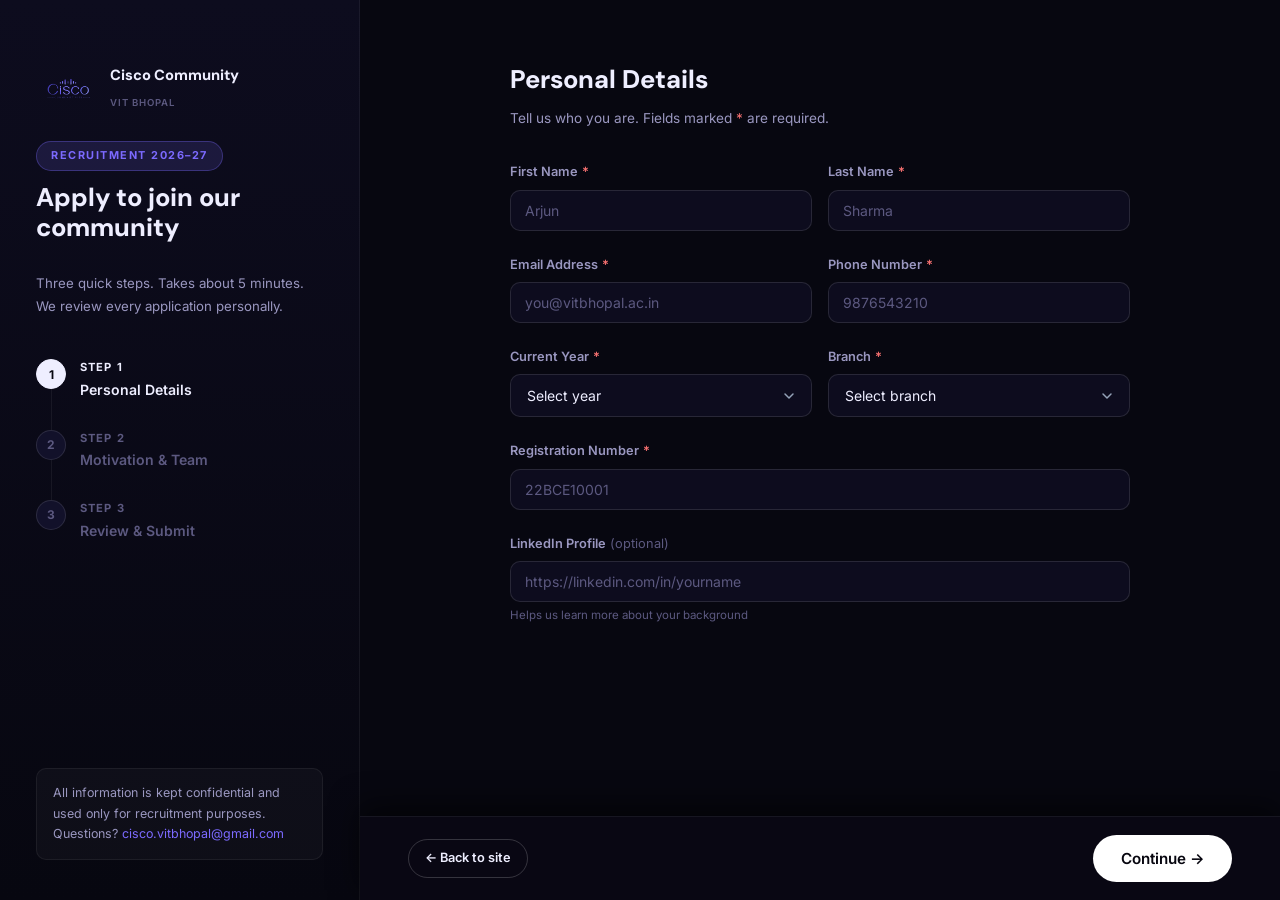
==== apply.html @ 044852a4 "initial commit" ====
<!DOCTYPE html>
<html lang="en" data-theme="dark">
<head>
  <meta charset="UTF-8"/>
  <meta name="viewport" content="width=device-width, initial-scale=1.0"/>
  <meta name="description" content="Apply to Cisco Community VIT Bhopal — Recruitment 2026–27"/>
  <title>Apply — Cisco Community VIT Bhopal</title>
  <link rel="icon" type="image/png" href="logo.png"/>
  <link rel="stylesheet" href="style.css"/>
  <style>
    /* ── Apply-page specific styles ── */
    .apply-page {
      min-height: 100vh;
      display: grid;
      grid-template-columns: 360px 1fr;
    }

    /* Left sidebar — fixed height, non-scrollable */
    .apply-sidebar {
      background: linear-gradient(180deg, var(--bg-1) 0%, var(--bg-0) 100%);
      border-right: 1px solid var(--border-1);
      padding: 48px 36px 40px;
      display: flex;
      flex-direction: column;
      gap: 28px;
      position: sticky;
      top: 0;
      height: 100vh;
      overflow: hidden;   /* ← non-scrollable */
    }

    .sidebar-logo {
      display: flex;
      align-items: center;
      gap: 10px;
      padding-top: 16px;
    }
    .sidebar-logo img { height: 36px; }
    .sidebar-logo-name { font-family:'DM Sans',sans-serif; font-weight:800; font-size:0.92rem; color:var(--text-1); display:block; }
    .sidebar-logo-sub  { font-size:0.6rem; font-weight:600; color:var(--text-3); letter-spacing:0.1em; text-transform:uppercase; }

    .sidebar-title {
      font-family:'DM Sans',sans-serif;
      font-size:1.6rem;
      font-weight:800;
      color:var(--text-1);
      line-height:1.2;
    }
    .sidebar-desc {
      font-size:0.83rem;
      color:var(--text-2);
      line-height:1.7;
    }

    /* Steps indicator in sidebar */
    .step-nav { display:flex; flex-direction:column; gap:0; }
    .step-nav-item {
      display:flex;
      align-items:flex-start;
      gap:14px;
      padding:14px 0;
      position:relative;
      cursor:pointer;
    }
    .step-nav-item::after {
      content:'';
      position:absolute;
      left:15px; top:44px;
      width:1px; height:calc(100% - 20px);
      background:var(--border-1);
    }
    .step-nav-item:last-child::after { display:none; }

    .step-nav-dot {
      width:30px; height:30px;
      border-radius:50%;
      border:1px solid var(--border-2);
      background:var(--bg-2);
      display:flex; align-items:center; justify-content:center;
      flex-shrink:0;
      font-size:0.75rem;
      font-weight:700;
      color:var(--text-3);
      transition:all 0.3s ease;
      z-index:1;
    }
    .step-nav-item.active .step-nav-dot {
      background:var(--text-1);
      border-color:var(--text-1);
      color:var(--bg-0);
    }
    .step-nav-item.done .step-nav-dot {
      background:var(--accent-dim);
      border-color:rgba(124,106,255,0.4);
      color:var(--accent);
    }

    .step-nav-text {}
    .step-nav-label {
      font-size:0.7rem;
      font-weight:700;
      text-transform:uppercase;
      letter-spacing:0.1em;
      color:var(--text-3);
      margin-bottom:2px;
    }
    .step-nav-item.active .step-nav-label { color:var(--text-1); }
    .step-nav-item.done  .step-nav-label  { color:var(--accent); }
    .step-nav-name {
      font-size:0.88rem;
      font-weight:600;
      color:var(--text-3);
    }
    .step-nav-item.active .step-nav-name { color:var(--text-1); }

    .sidebar-note {
      margin-top:auto;
      padding:14px 16px;
      background:var(--surface-1);
      border:1px solid var(--border-1);
      border-radius:var(--r-md);
      font-size:0.78rem;
      color:var(--text-2);
      line-height:1.65;
    }

    /* Right content area */
    .apply-content {
      background:var(--bg-0);
      padding: 60px 64px 120px;
      display:flex;
      flex-direction:column;
      height: 100vh;
      overflow-y: auto;
      position: relative;
    }

    .apply-content-inner {
      max-width: 620px;
      width:100%;
      margin: 0 auto;
    }

    /* Form panels */
    .form-panel {
      display:none;
      flex-direction:column;
      gap:24px;
      animation:fadeInForm 0.3s ease both;
    }
    .form-panel.active { display:flex; }
    @keyframes fadeInForm {
      from { opacity:0; }
      to   { opacity:1; }
    }

    .form-panel-hd { margin-bottom:8px; }
    .form-panel-title {
      font-family:'DM Sans',sans-serif;
      font-size:1.6rem;
      font-weight:800;
      color:var(--text-1);
      margin-bottom:6px;
    }
    .form-panel-desc {
      font-size:0.85rem;
      color:var(--text-2);
      line-height:1.7;
    }

    /* Form elements */
    .form-row { display:grid; grid-template-columns:1fr 1fr; gap:16px; }

    .form-group { display:flex; flex-direction:column; gap:7px; }
    .form-group label {
      font-size:0.8rem;
      font-weight:600;
      color:var(--text-2);
      display:flex;
      align-items:center;
      gap:4px;
    }
    .req { color:#f87171; }

    .form-input, .form-select, .form-textarea {
      background:var(--bg-1);
      border:1px solid var(--border-2);
      border-radius:var(--r-md);
      color:var(--text-1);
      font-size:0.875rem;
      padding:11px 14px;
      outline:none;
      transition:border-color 0.2s, box-shadow 0.2s;
      width:100%;
    }
    .form-input:focus, .form-select:focus, .form-textarea:focus {
      border-color:var(--accent);
      box-shadow:0 0 0 3px var(--accent-dim);
    }
    .form-input::placeholder, .form-textarea::placeholder { color:var(--text-3); }
    .form-input.error, .form-select.error, .form-textarea.error {
      border-color:#f87171;
      box-shadow:0 0 0 3px rgba(248,113,113,0.12);
    }
    .form-select {
      appearance:none;
      -webkit-appearance:none;
      -moz-appearance:none;
      cursor:pointer;
      background-color:var(--bg-1);
      border:1px solid var(--border-2);
      border-radius:var(--r-md);
      color:var(--text-1);
      font-family:inherit;
      font-size:0.875rem;
      padding:12px 40px 12px 16px;
      outline:none;
      transition:all 0.2s ease;
      width:100%;
      background-image:url("data:image/svg+xml,%3Csvg xmlns='http://www.w3.org/2000/svg' width='16' height='16' viewBox='0 0 24 24' fill='none' stroke='%2394a3b8' stroke-width='2.2' stroke-linecap='round' stroke-linejoin='round'%3E%3Cpolyline points='6 9 12 15 18 9'%3E%3C/polyline%3E%3C/svg%3E");
      background-repeat:no-repeat;
      background-position:right 14px center;
      background-size:16px 16px;
    }
    .form-select:hover {
      border-color:var(--border-3);
      background-color:var(--surface-1);
    }
    .form-select:focus {
      border-color:var(--accent);
      box-shadow:0 0 0 3px var(--accent-dim);
    }
    .form-select option {
      background:#0f0c24;
      color:#f4f4f5;
      padding:12px;
    }
    .form-select option:disabled {
      color:var(--text-3);
    }
    .form-textarea { resize:vertical; min-height:100px; line-height:1.65; }

    .form-hint  { font-size:0.72rem; color:var(--text-3); margin-top:-3px; }
    .form-error { font-size:0.72rem; color:#f87171; margin-top:-3px; display:none; }
    .form-group.has-error .form-error { display:block; }

    .char-counter { font-size:0.7rem; color:var(--text-3); text-align:right; margin-top:-3px; }
    .char-counter.warn { color:var(--yellow); }
    .char-counter.over { color:#f87171; }

    /* Team chip picker */
    .chip-grid { display:flex; flex-wrap:wrap; gap:8px; }
    .team-chip {
      display:flex;
      align-items:center;
      gap:7px;
      padding:8px 14px;
      border-radius:var(--r-full);
      border:1px solid var(--border-2);
      background:var(--bg-1);
      font-size:0.8rem;
      font-weight:600;
      color:var(--text-2);
      cursor:pointer;
      transition:all 0.2s;
      user-select:none;
    }
    .team-chip:hover { border-color:var(--border-3); color:var(--text-1); }
    .team-chip.selected {
      background:var(--surface-3);
      border-color:var(--text-1);
      color:var(--text-1);
    }
    .team-chip-icon { width:16px; height:16px; }
    .team-chip-icon svg { width:16px; height:16px; stroke:currentColor; stroke-width:1.8; fill:none; }

    /* Radio options */
    .radio-stack { display:flex; flex-direction:column; gap:8px; }
    .radio-opt {
      display:flex;
      align-items:center;
      gap:12px;
      padding:12px 14px;
      background:var(--bg-1);
      border:1px solid var(--border-2);
      border-radius:var(--r-md);
      cursor:pointer;
      transition:all 0.2s;
    }
    .radio-opt:hover { border-color:var(--border-3); }
    .radio-opt.selected { border-color:var(--text-1); background:var(--surface-2); }
    .radio-opt input[type="radio"] { accent-color:var(--text-1); width:16px; height:16px; flex-shrink:0; }
    .radio-opt-body strong { display:block; font-size:0.88rem; font-weight:600; color:var(--text-1); }
    .radio-opt-body span   { font-size:0.75rem; color:var(--text-2); }

    /* Info callout */
    .callout {
      background:var(--surface-1);
      border:1px solid var(--border-1);
      border-radius:var(--r-md);
      padding:14px 16px;
      display:flex;
      gap:12px;
      align-items:flex-start;
    }
    .callout-icon { width:16px; height:16px; flex-shrink:0; margin-top:2px; color:var(--text-3); }
    .callout-icon svg { width:16px; height:16px; stroke:currentColor; stroke-width:1.8; fill:none; }
    .callout-text strong { display:block; font-size:0.82rem; font-weight:700; color:var(--text-1); margin-bottom:3px; }
    .callout-text p { font-size:0.78rem; color:var(--text-2); line-height:1.65; }

    /* Review grid */
    .review-block { margin-bottom:28px; }
    .review-block-title {
      font-size:0.68rem;
      font-weight:700;
      text-transform:uppercase;
      letter-spacing:0.12em;
      color:var(--text-3);
      padding-bottom:10px;
      border-bottom:1px solid var(--border-1);
      margin-bottom:12px;
    }
    .review-field { display:flex; flex-direction:column; gap:3px; padding:8px 0; border-bottom:1px solid rgba(255,255,255,0.03); }
    .review-field:last-child { border-bottom:none; }
    .review-field-label { font-size:0.68rem; color:var(--text-3); text-transform:uppercase; letter-spacing:0.08em; }
    .review-field-value { font-size:0.88rem; color:var(--text-1); font-weight:500; }

    /* Form navigation bar — Spans entire right section (besides sidebar) */
    .form-nav {
      position: fixed;
      bottom: 0;
      left: 360px;
      right: 0;
      background: rgba(10, 8, 20, 0.92);
      backdrop-filter: blur(16px);
      -webkit-backdrop-filter: blur(16px);
      border-top: 1px solid var(--border-1);
      padding: 18px 48px;
      display: flex;
      justify-content: space-between;
      align-items: center;
      z-index: 1000;
      box-shadow: 0 -10px 30px rgba(0, 0, 0, 0.6);
      box-sizing: border-box;
      margin: 0;
    }

    /* Success state */
    .success-state {
      display:none;
      flex-direction:column;
      align-items:center;
      text-align:center;
      gap:20px;
      padding:40px 0;
    }
    .success-state.show { display:flex; }
    .success-icon {
      width:72px; height:72px;
      border-radius:50%;
      background:rgba(74,222,128,0.1);
      border:1px solid rgba(74,222,128,0.3);
      display:flex; align-items:center; justify-content:center;
      animation:pop-in 0.5s cubic-bezier(0.175,0.885,0.32,1.275) both;
    }
    .success-icon svg { width:32px; height:32px; stroke:var(--green); stroke-width:2; fill:none; }
    @keyframes pop-in {
      from { transform:scale(0); opacity:0; }
      to   { transform:scale(1); opacity:1; }
    }

    /* Responsive apply page */
    @media (max-width:900px) {
      .apply-page { grid-template-columns:1fr; }
      .apply-sidebar { position:static; height:auto; padding:24px 20px; }
      .step-nav { flex-direction:row; overflow-x:auto; gap:0; }
      .step-nav-item { flex-direction:column; align-items:center; text-align:center; min-width:80px; padding:10px 8px; }
      .step-nav-item::after { display:none; }
      .apply-content { padding:32px 20px 100px; height:auto; min-height:100vh; }
      .form-row { grid-template-columns:1fr; }
      .form-nav { left:0; padding:14px 20px; }
    }
  </style>
</head>
<body>

<div class="apply-page">

  <!-- ─────────────────────────────────────
       LEFT SIDEBAR
  ───────────────────────────────────── -->
  <aside class="apply-sidebar">
    <a href="index.html" class="sidebar-logo">
      <img src="logo.png" alt="Cisco Community VIT Bhopal" />
      <div>
        <span class="sidebar-logo-name">Cisco Community</span>
        <span class="sidebar-logo-sub">VIT Bhopal</span>
      </div>
    </a>

    <div>
      <div class="eyebrow eyebrow-accent" style="margin-bottom:12px">Recruitment 2026–27</div>
      <div class="sidebar-title">Apply to join our community</div>
    </div>

    <p class="sidebar-desc">
      Three quick steps. Takes about 5 minutes.
      We review every application personally.
    </p>

    <nav class="step-nav" id="step-nav" aria-label="Form steps">
      <div class="step-nav-item active" data-step="1">
        <div class="step-nav-dot">1</div>
        <div class="step-nav-text">
          <div class="step-nav-label">Step 1</div>
          <div class="step-nav-name">Personal Details</div>
        </div>
      </div>
      <div class="step-nav-item" data-step="2">
        <div class="step-nav-dot">2</div>
        <div class="step-nav-text">
          <div class="step-nav-label">Step 2</div>
          <div class="step-nav-name">Motivation & Team</div>
        </div>
      </div>
      <div class="step-nav-item" data-step="3">
        <div class="step-nav-dot">3</div>
        <div class="step-nav-text">
          <div class="step-nav-label">Step 3</div>
          <div class="step-nav-name">Review & Submit</div>
        </div>
      </div>
    </nav>

    <div class="sidebar-note">
      All information is kept confidential and used only for recruitment purposes.
      Questions? <a href="mailto:cisco.vitbhopal@gmail.com" style="color:var(--accent)">cisco.vitbhopal@gmail.com</a>
    </div>
  </aside>

  <!-- ─────────────────────────────────────
       RIGHT CONTENT
  ───────────────────────────────────── -->
  <div class="apply-content">
    <div class="apply-content-inner" id="apply-inner">

      <!-- ── PANEL 1: Personal Details ── -->
      <div class="form-panel active" id="panel-1">
        <div class="form-panel-hd">
          <div class="form-panel-title">Personal Details</div>
          <p class="form-panel-desc">
            Tell us who you are. Fields marked <span class="req">*</span> are required.
          </p>
        </div>

        <div class="form-row">
          <div class="form-group">
            <label>First Name <span class="req">*</span></label>
            <input class="form-input" id="f-fname" type="text" placeholder="Arjun" autocomplete="given-name"/>
            <span class="form-error">Required</span>
          </div>
          <div class="form-group">
            <label>Last Name <span class="req">*</span></label>
            <input class="form-input" id="f-lname" type="text" placeholder="Sharma" autocomplete="family-name"/>
            <span class="form-error">Required</span>
          </div>
        </div>

        <div class="form-row">
          <div class="form-group">
            <label>Email Address <span class="req">*</span></label>
            <input class="form-input" id="f-email" type="email" placeholder="you@vitbhopal.ac.in" autocomplete="email"/>
            <span class="form-error">Enter a valid email</span>
          </div>
          <div class="form-group">
            <label>Phone Number <span class="req">*</span></label>
            <input class="form-input" id="f-phone" type="tel" placeholder="9876543210" autocomplete="tel"/>
            <span class="form-error">Enter a valid number</span>
          </div>
        </div>

        <div class="form-row">
          <div class="form-group">
            <label>Current Year <span class="req">*</span></label>
            <select class="form-select" id="f-year">
              <option value="" disabled selected>Select year</option>
              <option>1st Year</option>
              <option>2nd Year</option>
              <option>3rd Year</option>
              <option>4th Year</option>
            </select>
            <span class="form-error">Required</span>
          </div>
          <div class="form-group">
            <label>Branch <span class="req">*</span></label>
            <select class="form-select" id="f-branch">
              <option value="" disabled selected>Select branch</option>
              <option>B.Tech CSE</option>
              <option>B.Tech CSE (AI/ML)</option>
              <option>B.Tech CSE (Data Science)</option>
              <option>B.Tech ECE</option>
              <option>B.Tech EEE</option>
              <option>B.Tech Mechanical</option>
              <option>B.Tech Civil</option>
              <option>MBA</option>
              <option>Other</option>
            </select>
            <span class="form-error">Required</span>
          </div>
        </div>

        <div class="form-group">
          <label>Registration Number <span class="req">*</span></label>
          <input class="form-input" id="f-regno" type="text" placeholder="22BCE10001"/>
          <span class="form-error">Required</span>
        </div>

        <div class="form-group">
          <label>LinkedIn Profile <span style="color:var(--text-3);font-weight:400">(optional)</span></label>
          <input class="form-input" id="f-linkedin" type="url" placeholder="https://linkedin.com/in/yourname" autocomplete="url"/>
          <span class="form-hint">Helps us learn more about your background</span>
        </div>

        <div class="form-nav">
          <a href="index.html" class="btn btn-ghost btn-sm">← Back to site</a>
          <button class="btn btn-primary btn-lg" id="next-1">Continue →</button>
        </div>
      </div>

      <!-- ── PANEL 2: Motivation & Team ── -->
      <div class="form-panel" id="panel-2">
        <div class="form-panel-hd">
          <div class="form-panel-title">Motivation &amp; Team</div>
          <p class="form-panel-desc">
            Help us understand what drives you and where you want to contribute.
            There are no wrong answers—be authentic.
          </p>
        </div>

        <!-- Team preference chips -->
        <div class="form-group" id="fg-team">
          <label>Preferred Team(s) <span class="req">*</span>
            <span style="color:var(--text-3);font-weight:400;margin-left:4px">(select up to 2)</span>
          </label>
          <div class="chip-grid" id="team-chips"></div>
          <span class="form-error" id="team-chips-error">Please select at least one team</span>
        </div>

        <!-- Why join -->
        <div class="form-group" id="fg-why">
          <label>Why do you want to join Cisco Community? <span class="req">*</span></label>
          <textarea class="form-textarea" id="f-why" rows="4"
            placeholder="Tell us what excites you, what you hope to learn, and how you see yourself contributing to the community..."
            maxlength="500"></textarea>
          <div class="char-counter" id="why-ctr">0 / 500</div>
          <span class="form-error">Please write at least 50 characters</span>
        </div>

        <!-- Clarifying question -->
        <div class="callout">
          <div class="callout-icon" id="callout-icon"></div>
          <div class="callout-text">
            <strong>Clarifying Question</strong>
            <p>
              Describe a problem—on campus or in the world—that technology could meaningfully solve.
              What is it, and how would you approach it? (There is no single right answer; we want to see how you think.)
            </p>
          </div>
        </div>

        <div class="form-group" id="fg-problem">
          <label>Your Answer <span class="req">*</span></label>
          <textarea class="form-textarea" id="f-problem" rows="4"
            placeholder="Describe the problem and outline your approach to solving it..."
            maxlength="500"></textarea>
          <div class="char-counter" id="prob-ctr">0 / 500</div>
          <span class="form-error">Please write at least 30 characters</span>
        </div>

        <!-- Skills -->
        <div class="form-group" id="fg-skills">
          <label>Key Skills You Bring <span class="req">*</span></label>
          <input class="form-input" id="f-skills" type="text"
            placeholder="e.g. Python, UI/UX Design, Content Writing, Event Management"/>
          <span class="form-hint">Separate multiple skills with commas</span>
          <span class="form-error">Please list at least one skill</span>
        </div>

        <!-- Prior experience -->
        <div class="form-group">
          <label>Prior Experience <span style="color:var(--text-3);font-weight:400">(optional)</span></label>
          <textarea class="form-textarea" id="f-experience" rows="3"
            placeholder="Clubs, hackathons, internships, or personal projects you've worked on..."></textarea>
        </div>

        <!-- Availability -->
        <div class="form-group" id="fg-avail">
          <label>Weekly Availability <span class="req">*</span></label>
          <div class="radio-stack">
            <label class="radio-opt">
              <input type="radio" name="avail" value="2–4 hrs / week"/>
              <div class="radio-opt-body">
                <strong>2–4 hours / week</strong>
                <span>Light involvement — suits busy academic schedules</span>
              </div>
            </label>
            <label class="radio-opt">
              <input type="radio" name="avail" value="4–6 hrs / week"/>
              <div class="radio-opt-body">
                <strong>4–6 hours / week</strong>
                <span>Standard commitment for most teams</span>
              </div>
            </label>
            <label class="radio-opt">
              <input type="radio" name="avail" value="6–10 hrs / week"/>
              <div class="radio-opt-body">
                <strong>6–10 hours / week</strong>
                <span>High involvement — suited for leadership track</span>
              </div>
            </label>
            <label class="radio-opt">
              <input type="radio" name="avail" value="10+ hrs / week"/>
              <div class="radio-opt-body">
                <strong>10+ hours / week</strong>
                <span>Core / head-level — fully committed</span>
              </div>
            </label>
          </div>
          <span class="form-error">Please select your availability</span>
        </div>

        <!-- Referral source -->
        <div class="form-group">
          <label>How did you hear about us? <span style="color:var(--text-3);font-weight:400">(optional)</span></label>
          <select class="form-select" id="f-source">
            <option value="">Select an option</option>
            <option>Instagram / Social Media</option>
            <option>Friend or Senior</option>
            <option>Campus Notice Board</option>
            <option>College Fest / Event</option>
            <option>Faculty / Professor</option>
            <option>Other</option>
          </select>
        </div>

        <div class="form-nav">
          <button class="btn btn-ghost btn-lg" id="prev-2">← Back</button>
          <button class="btn btn-primary btn-lg" id="next-2">Review →</button>
        </div>
      </div>

      <!-- ── PANEL 3: Review & Submit ── -->
      <div class="form-panel" id="panel-3">
        <div class="form-panel-hd">
          <div class="form-panel-title">Review &amp; Submit</div>
          <p class="form-panel-desc">
            Please review your information below. You can go back to make changes before submitting.
          </p>
        </div>

        <div id="review-output"></div>

        <div class="callout" id="submit-callout">
          <div class="callout-icon" id="submit-callout-icon"></div>
          <div class="callout-text">
            <strong>Ready to submit?</strong>
            <p id="submit-callout-text">By submitting you confirm all information is accurate. We will contact you at your email with next steps.</p>
          </div>
        </div>

        <div class="form-nav">
          <button class="btn btn-ghost btn-lg" id="prev-3">← Back</button>
          <button class="btn btn-primary btn-lg" id="submit-btn">Submit Application &rarr;</button>
        </div>
      </div>

      <!-- ── SUCCESS STATE ── -->
      <div class="success-state" id="success-state">
        <div class="success-icon" id="success-icon-wrap"></div>
        <h2 style="font-family:'DM Sans',sans-serif;font-size:1.8rem;font-weight:800;color:var(--text-1)">
          Application Submitted
        </h2>
        <p style="font-size:0.9rem;color:var(--text-2);line-height:1.75;max-width:400px" id="success-msg"></p>
        <div style="display:flex;gap:12px;flex-wrap:wrap;justify-content:center">
          <a href="index.html" class="btn btn-primary">Back to Website</a>
          <a href="https://www.instagram.com/cisco_vitb/" target="_blank" class="btn btn-ghost">Follow Us</a>
        </div>
        <p style="font-size:0.72rem;color:var(--text-3)" id="app-id"></p>
      </div>

    </div>
  </div>
</div>

<script src="app.js"></script>
<script>
/* ── Apply-page logic ── */

// Re-use TEAMS_DATA and CONFIG from app.js
// (app.js is loaded first)

let formData = {};
let currentStep = 1;

// ── Preselect team from URL param ──
function getPreselectedTeam() {
  const params = new URLSearchParams(window.location.search);
  return params.get('team') || '';
}

// ── Theme ──
applyTheme(localStorage.getItem('ccvitb-theme') || 'dark');

// ── Render team chips ──
function renderChips() {
  const container = document.getElementById('team-chips');
  const pre = getPreselectedTeam();
  container.innerHTML = TEAMS_DATA.map(t => `
    <div class="team-chip ${t.name === pre ? 'selected' : ''}"
         data-name="${t.name}" data-icon="${t.iconKey}">
      <div class="team-chip-icon">${icon(t.iconKey)}</div>
      ${t.name}
    </div>
  `).join('');

  container.querySelectorAll('.team-chip').forEach(chip => {
    chip.addEventListener('click', () => {
      const sel = container.querySelectorAll('.team-chip.selected');
      if (chip.classList.contains('selected')) {
        chip.classList.remove('selected');
      } else {
        if (sel.length >= 2) sel[0].classList.remove('selected');
        chip.classList.add('selected');
      }
    });
  });
}

// ── Char counter ──
function bindCounter(inputId, counterId, max) {
  const el  = document.getElementById(inputId);
  const ctr = document.getElementById(counterId);
  if (!el || !ctr) return;
  const update = () => {
    const n = el.value.length;
    ctr.textContent = `${n} / ${max}`;
    ctr.classList.toggle('warn', n > max * 0.8);
    ctr.classList.toggle('over', n >= max);
  };
  el.addEventListener('input', update);
  update();
}

// ── Radio option styling ──
function bindRadios() {
  document.querySelectorAll('.radio-opt').forEach(opt => {
    const inp = opt.querySelector('input[type="radio"]');
    inp.addEventListener('change', () => {
      document.querySelectorAll('.radio-opt').forEach(o => o.classList.remove('selected'));
      opt.classList.add('selected');
    });
  });
}

// ── Step indicator ──
function setStep(n) {
  currentStep = n;
  document.querySelectorAll('.step-nav-item').forEach(item => {
    const s = parseInt(item.dataset.step);
    item.classList.remove('active', 'done');
    if (s === n) item.classList.add('active');
    if (s < n)  item.classList.add('done');
  });
  document.querySelectorAll('.form-panel').forEach((p, i) => {
    p.classList.toggle('active', i + 1 === n);
  });
}

// ── Validation ──
function markField(fieldEl, parentSel, ok) {
  const parent = fieldEl.closest(parentSel || '.form-group');
  if (!parent) return;
  fieldEl.classList.toggle('error', !ok);
  parent.classList.toggle('has-error', !ok);
}

function validateStep1() {
  let ok = true;
  const fname = document.getElementById('f-fname');
  const lname = document.getElementById('f-lname');
  const email = document.getElementById('f-email');
  const phone = document.getElementById('f-phone');
  const year  = document.getElementById('f-year');
  const branch= document.getElementById('f-branch');
  const regno = document.getElementById('f-regno');

  const emailRe = /^[^\s@]+@[^\s@]+\.[^\s@]+$/;
  [
    [fname,  v => v.length > 0],
    [lname,  v => v.length > 0],
    [email,  v => emailRe.test(v)],
    [phone,  v => v.replace(/\D/g,'').length >= 10],
    [year,   v => v !== ''],
    [branch, v => v !== ''],
    [regno,  v => v.length > 0],
  ].forEach(([el, check]) => {
    const valid = check(el.value.trim());
    markField(el, '.form-group', valid);
    if (!valid) ok = false;
  });
  return ok;
}

function validateStep2() {
  let ok = true;

  // Teams
  const selectedTeams = [...document.querySelectorAll('#team-chips .team-chip.selected')];
  const teamErr = document.getElementById('team-chips-error');
  if (selectedTeams.length === 0) {
    teamErr.style.display = 'block';
    ok = false;
  } else {
    teamErr.style.display = 'none';
  }

  const why = document.getElementById('f-why');
  markField(why, '.form-group', why.value.trim().length >= 50);
  if (why.value.trim().length < 50) ok = false;

  const prob = document.getElementById('f-problem');
  markField(prob, '.form-group', prob.value.trim().length >= 30);
  if (prob.value.trim().length < 30) ok = false;

  const skills = document.getElementById('f-skills');
  markField(skills, '.form-group', skills.value.trim().length > 0);
  if (!skills.value.trim()) ok = false;

  const avail = document.querySelector('input[name="avail"]:checked');
  const availGrp = document.getElementById('fg-avail');
  if (!avail) {
    availGrp.classList.add('has-error');
    ok = false;
  } else {
    availGrp.classList.remove('has-error');
  }

  return ok;
}

// ── Collect form data ──
function collectStep1() {
  formData.fname    = document.getElementById('f-fname').value.trim();
  formData.lname    = document.getElementById('f-lname').value.trim();
  formData.email    = document.getElementById('f-email').value.trim();
  formData.phone    = document.getElementById('f-phone').value.trim();
  formData.year     = document.getElementById('f-year').value;
  formData.branch   = document.getElementById('f-branch').value;
  formData.regno    = document.getElementById('f-regno').value.trim();
  formData.linkedin = document.getElementById('f-linkedin').value.trim();
}

function collectStep2() {
  formData.teams       = [...document.querySelectorAll('#team-chips .team-chip.selected')].map(c => c.dataset.name).join(', ');
  formData.why         = document.getElementById('f-why').value.trim();
  formData.problem     = document.getElementById('f-problem').value.trim();
  formData.skills      = document.getElementById('f-skills').value.trim();
  formData.experience  = document.getElementById('f-experience').value.trim();
  formData.avail       = (document.querySelector('input[name="avail"]:checked') || {}).value || '';
  formData.source      = document.getElementById('f-source').value;
}

// ── Build review panel ──
function buildReview() {
  const rows = (pairs) => pairs.map(([label, val]) => val ? `
    <div class="review-field">
      <span class="review-field-label">${label}</span>
      <span class="review-field-value">${val}</span>
    </div>
  ` : '').join('');

  document.getElementById('review-output').innerHTML = `
    <div class="review-block">
      <div class="review-block-title">Personal Details</div>
      ${rows([
        ['Full Name',         `${formData.fname} ${formData.lname}`],
        ['Email',             formData.email],
        ['Phone',             formData.phone],
        ['Year / Branch',     `${formData.year} · ${formData.branch}`],
        ['Registration No.',  formData.regno],
        ['LinkedIn',          formData.linkedin],
      ])}
    </div>
    <div class="review-block">
      <div class="review-block-title">Motivation &amp; Team</div>
      ${rows([
        ['Preferred Team(s)',  formData.teams],
        ['Why Cisco Community?', formData.why],
        ['Clarifying Answer', formData.problem],
        ['Skills',            formData.skills],
        ['Experience',        formData.experience],
        ['Weekly Availability', formData.avail],
        ['How You Heard',     formData.source],
      ])}
    </div>
  `;

  document.getElementById('submit-callout-text').textContent =
    `By submitting you confirm all information is accurate. We will contact you at ${formData.email} with next steps.`;
}

// ── Submit ──
function handleSubmit() {
  const btn = document.getElementById('submit-btn');
  btn.disabled = true;
  btn.textContent = 'Submitting…';

  setTimeout(() => {
    // Hide all panels
    document.querySelectorAll('.form-panel').forEach(p => p.classList.remove('active'));
    document.getElementById('submit-callout').style.display = 'none';

    // Show success
    const ss = document.getElementById('success-state');
    const wrap = document.getElementById('success-icon-wrap');
    wrap.innerHTML = icon('checkCircle');
    wrap.querySelector('svg').style.cssText = 'width:32px;height:32px;stroke:var(--green);stroke-width:2;fill:none';

    document.getElementById('success-msg').innerHTML =
      `Thank you, <strong>${formData.fname}</strong>. Your application for <strong>${formData.teams || 'Cisco Community'}</strong>
       has been received. We will review it carefully and get back to you at
       <strong>${formData.email}</strong> within 5 working days.`;

    document.getElementById('app-id').textContent =
      `Application ID: CCVITB-${Date.now().toString(36).toUpperCase()}`;

    ss.classList.add('show');

    // Update sidebar to done
    document.querySelectorAll('.step-nav-item').forEach(item => item.classList.add('done'));

  }, 2000);
}

// ── Wire up callout icon (loaded after app.js) ──
function wireCalloutIcons() {
  const ci = document.getElementById('callout-icon');
  if (ci) ci.innerHTML = icon('info');
  const si = document.getElementById('submit-callout-icon');
  if (si) si.innerHTML = icon('check');
}

// ── INIT ──
document.addEventListener('DOMContentLoaded', () => {
  applyTheme(localStorage.getItem('ccvitb-theme') || 'dark');
  renderChips();
  bindCounter('f-why',     'why-ctr',  500);
  bindCounter('f-problem', 'prob-ctr', 500);
  bindRadios();
  wireCalloutIcons();

  document.getElementById('next-1').addEventListener('click', () => {
    if (validateStep1()) { collectStep1(); setStep(2); window.scrollTo(0,0); }
  });

  document.getElementById('prev-2').addEventListener('click', () => { setStep(1); window.scrollTo(0,0); });
  document.getElementById('next-2').addEventListener('click', () => {
    if (validateStep2()) { collectStep2(); buildReview(); setStep(3); window.scrollTo(0,0); }
  });

  document.getElementById('prev-3').addEventListener('click', () => { setStep(2); window.scrollTo(0,0); });
  document.getElementById('submit-btn').addEventListener('click', handleSubmit);
});
</script>
</body>
</html>
---- style.css ----
/* ============================================================
   CISCO COMMUNITY VIT BHOPAL — RECRUITMENT WEBSITE
   Pangea-Style Design System · Full-Height Cards · Animations
   ============================================================ */

@import url('https://fonts.googleapis.com/css2?family=Inter:wght@300;400;500;600;700;800;900&family=DM+Sans:wght@300;400;500;600;700;800&display=swap');

/* ============================================================
   DESIGN TOKENS — DARK (default)
   ============================================================ */
:root {
  --bg-0:   #070710;
  --bg-1:   #0d0c1e;
  --bg-2:   #12112a;
  --bg-3:   #181635;
  --bg-4:   #1e1b40;

  --surface-1: rgba(255,255,255,0.03);
  --surface-2: rgba(255,255,255,0.055);
  --surface-3: rgba(255,255,255,0.085);

  --border-1: rgba(255,255,255,0.06);
  --border-2: rgba(255,255,255,0.11);
  --border-3: rgba(255,255,255,0.2);

  --accent:      #7c6aff;
  --accent-dim:  rgba(124,106,255,0.15);
  --accent-glow: rgba(124,106,255,0.28);

  --text-1: #eeeeff;
  --text-2: #9a97c0;
  --text-3: #5c5980;
  --text-inv: #07060f;

  --btn-primary-bg: #ffffff;
  --btn-primary-fg: #07060f;
  --btn-ghost-fg:   #eeeeff;
  --btn-ghost-border: rgba(255,255,255,0.18);

  --green:  #22c55e;
  --red:    #ef4444;
  --yellow: #f59e0b;

  --r-sm:   6px;
  --r-md:   10px;
  --r-lg:   14px;
  --r-xl:   20px;
  --r-2xl:  28px;
  --r-full: 9999px;

  --t-fast: 0.15s ease;
  --t-base: 0.28s ease;
  --t-slow: 0.5s ease;

  --z-nav:    900;
  --z-modal: 1000;
  --z-toast: 2000;
}

/* ============================================================
   LIGHT THEME
   ============================================================ */
[data-theme="light"] {
  --bg-0:   #f5f3ff;
  --bg-1:   #ffffff;
  --bg-2:   #f0eeff;
  --bg-3:   #e8e5ff;
  --bg-4:   #ddd9ff;

  --surface-1: rgba(0,0,0,0.02);
  --surface-2: rgba(0,0,0,0.04);
  --surface-3: rgba(0,0,0,0.07);

  --border-1: rgba(0,0,0,0.07);
  --border-2: rgba(0,0,0,0.12);
  --border-3: rgba(0,0,0,0.2);

  --accent:      #5b48f5;
  --accent-dim:  rgba(91,72,245,0.1);
  --accent-glow: rgba(91,72,245,0.22);

  --text-1:   #0d0a1a;
  --text-2:   #4a4768;
  --text-3:   #8e8aac;
  --text-inv: #f0efff;

  --btn-primary-bg: #0d0a1a;
  --btn-primary-fg: #ffffff;
  --btn-ghost-fg:   #0d0a1a;
  --btn-ghost-border: rgba(0,0,0,0.18);
}

/* ============================================================
   RESET
   ============================================================ */
*, *::before, *::after { margin:0; padding:0; box-sizing:border-box; }
html { scroll-behavior:smooth; font-size:16px; }
body {
  font-family: 'Inter', 'DM Sans', sans-serif;
  background: var(--bg-0);
  color: var(--text-1);
  line-height: 1.6;
  overflow-x: hidden;
  -webkit-font-smoothing: antialiased;
}
img    { max-width:100%; display:block; }
a      { color:inherit; text-decoration:none; }
ul,ol  { list-style:none; }
button { cursor:pointer; font-family:inherit; }
input,textarea,select { font-family:inherit; }
::-webkit-scrollbar { width:4px; }
::-webkit-scrollbar-track { background:var(--bg-1); }
::-webkit-scrollbar-thumb { background:var(--accent); border-radius:99px; }

/* ============================================================
   LAYOUT
   ============================================================ */
.container { max-width:1180px; margin:0 auto; padding:0 28px; }
.section   { padding:96px 0; position:relative; }

/* ============================================================
   TYPOGRAPHY
   ============================================================ */
.display-xl {
  font-family:'DM Sans','Inter',sans-serif;
  font-size: clamp(2.8rem, 6vw, 5.2rem);
  font-weight:800;
  line-height:1.05;
  letter-spacing:-0.03em;
}
.display-lg {
  font-family:'DM Sans','Inter',sans-serif;
  font-size: clamp(1.9rem, 4vw, 3.2rem);
  font-weight:800;
  line-height:1.1;
  letter-spacing:-0.025em;
}
.heading-md {
  font-family:'DM Sans','Inter',sans-serif;
  font-size:1.2rem;
  font-weight:700;
}
.body-lg { font-size:1.05rem; line-height:1.75; }
.body-md { font-size:0.9rem;  line-height:1.7; }
.body-sm { font-size:0.78rem; line-height:1.6; }
.label   { font-size:0.68rem; font-weight:700; letter-spacing:0.13em; text-transform:uppercase; }
.text-2  { color:var(--text-2); }
.text-3  { color:var(--text-3); }

/* ============================================================
   EYEBROW
   ============================================================ */
.eyebrow {
  display:inline-flex; align-items:center; gap:8px;
  padding:5px 14px;
  border:1px solid var(--border-2); border-radius:var(--r-full);
  background:var(--surface-2); color:var(--text-2);
  font-size:0.68rem; font-weight:700;
  letter-spacing:0.14em; text-transform:uppercase;
  margin-bottom:20px;
}
.eyebrow-accent {
  background:var(--accent-dim);
  border-color:rgba(124,106,255,0.32);
  color:var(--accent);
}

/* ============================================================
   BUTTONS
   ============================================================ */
.btn {
  display:inline-flex; align-items:center; justify-content:center; gap:8px;
  padding:11px 22px; border-radius:var(--r-full);
  font-weight:600; font-size:0.88rem; border:none;
  cursor:pointer; transition:all var(--t-base); white-space:nowrap;
}
.btn-primary { background:var(--btn-primary-bg); color:var(--btn-primary-fg); }
.btn-primary:hover { opacity:0.86; transform:translateY(-1px); }
.btn-ghost {
  background:transparent; color:var(--btn-ghost-fg);
  border:1px solid var(--btn-ghost-border);
}
.btn-ghost:hover { background:var(--surface-2); border-color:var(--border-3); transform:translateY(-1px); }
.btn-accent { background:var(--accent); color:#fff; }
.btn-accent:hover { opacity:0.86; transform:translateY(-1px); box-shadow:0 8px 24px var(--accent-glow); }
.btn-lg { padding:14px 28px; font-size:0.95rem; }
.btn-sm { padding:8px 16px;  font-size:0.8rem; }

/* ── Pangea CTA pill — only used in recruitment/footer CTA ── */
.btn-pangea {
  display:inline-flex; align-items:center; gap:8px;
  background:var(--btn-primary-bg);
  color:var(--btn-primary-fg);
  padding:14px 32px;
  border-radius:var(--r-full);
  font-weight:700; font-size:0.95rem;
  border:none; cursor:pointer;
  text-decoration:none;
  transition:all var(--t-base);
  letter-spacing:0.01em;
}

/* ============================================================
   NAVBAR
   ============================================================ */
#navbar {
  position:fixed; inset:0 0 auto; z-index:var(--z-nav);
  transition:background var(--t-base), border-color var(--t-base);
}
#navbar.scrolled {
  background:rgba(7,7,16,0.82);
  backdrop-filter:blur(18px); -webkit-backdrop-filter:blur(18px);
  border-bottom:1px solid var(--border-1);
}
[data-theme="light"] #navbar.scrolled { background:rgba(255,255,255,0.88); }

.nav-inner {
  display:flex; align-items:center; justify-content:space-between;
  padding:20px 28px; max-width:1180px; margin:0 auto;
}
.nav-logo { display:flex; align-items:center; gap:10px; flex-shrink:0; }
.nav-logo img { height:36px; filter:brightness(1.15) saturate(1.1); }
[data-theme="light"] .nav-logo img { filter:none; }
.nav-logo-stack { display:flex; flex-direction:column; line-height:1.1; }
.nav-logo-name  { font-family:'DM Sans',sans-serif; font-weight:800; font-size:0.95rem; }
.nav-logo-sub   { font-size:0.6rem; font-weight:600; color:var(--text-3); letter-spacing:0.1em; text-transform:uppercase; margin-top:1px; }

.nav-links { display:flex; align-items:center; gap:32px; }
.nav-links a { font-size:0.875rem; font-weight:500; color:var(--text-2); transition:color var(--t-fast); }
.nav-links a:hover { color:var(--text-1); }

.nav-right { display:flex; align-items:center; gap:12px; }

.theme-toggle {
  width:36px; height:36px; border-radius:50%;
  border:1px solid var(--border-2); background:var(--surface-1);
  color:var(--text-2); display:flex; align-items:center; justify-content:center;
  cursor:pointer; transition:all var(--t-fast); flex-shrink:0;
}
.theme-toggle:hover { background:var(--surface-3); color:var(--text-1); border-color:var(--border-3); }

.hamburger { display:none; flex-direction:column; gap:5px; background:none; border:none; padding:4px; }
.hamburger span { display:block; width:22px; height:1.5px; background:var(--text-1); border-radius:2px; transition:all var(--t-base); }

.nav-mobile { display:none; flex-direction:column; gap:0; background:var(--bg-1); border-top:1px solid var(--border-1); }
.nav-mobile.open { display:flex; }
.nav-mobile a { padding:14px 28px; font-size:0.9rem; font-weight:500; color:var(--text-2); border-bottom:1px solid var(--border-1); }
.nav-mobile a:hover { color:var(--text-1); }
.nav-mobile .btn { margin:16px 28px; }

/* ============================================================
   HERO — PANGEA CENTERED LAYOUT
   ============================================================ */
#hero {
  min-height:100vh;
  display:flex;
  flex-direction:column;
  align-items:center;
  padding-top:88px;
  position:relative;
  overflow:hidden;
  background:var(--bg-0);
}

/* Background elements */
.hero-bg { position:absolute; inset:0; pointer-events:none; z-index:0; }
.hero-grid-lines {
  position:absolute; inset:0;
  background-image:
    linear-gradient(rgba(255,255,255,0.022) 1px, transparent 1px),
    linear-gradient(90deg, rgba(255,255,255,0.022) 1px, transparent 1px);
  background-size:64px 64px;
}
[data-theme="light"] .hero-grid-lines {
  background-image:
    linear-gradient(rgba(0,0,0,0.04) 1px, transparent 1px),
    linear-gradient(90deg, rgba(0,0,0,0.04) 1px, transparent 1px);
}
.hero-vignette {
  position:absolute; inset:0;
  background:radial-gradient(ellipse 80% 65% at 50% 40%, rgba(255,255,255,0.025) 0%, transparent 70%);
}
.hero-fade-bottom {
  position:absolute; bottom:0; left:0; right:0; height:180px;
  background:linear-gradient(to top, var(--bg-0), transparent);
  pointer-events:none; z-index:5;
}

/* ── Hero center block ── */
.hero-center {
  position:relative; z-index:2;
  width:100%; max-width:1180px;
  padding:80px 28px 24px;
  display:flex; flex-direction:column; align-items:center;
}

/* Kicker pill */
.hero-kicker {
  display:inline-flex; align-items:center; gap:8px;
  padding:6px 16px;
  border:1px solid var(--border-2); border-radius:var(--r-full);
  background:var(--surface-1); color:var(--text-2);
  font-size:0.7rem; font-weight:700;
  letter-spacing:0.12em; text-transform:uppercase;
  margin-bottom:28px;
}
.hero-kicker-dot {
  width:7px; height:7px; border-radius:50%; background:rgba(255,255,255,0.55);
  animation:pulse-dot 2.2s ease-in-out infinite;
}

/* Main heading — accent word: clean white italic, formal */
.hero-accent-word {
  font-style:italic;
  color:var(--text-1);
  opacity:0.9;
  text-decoration:underline;
  text-underline-offset:5px;
  text-decoration-color:rgba(255,255,255,0.25);
}

/* Pangea CTA row */
.hero-actions {
  display:flex; align-items:center; gap:12px; flex-wrap:wrap;
  margin-bottom:56px;
}

/* Stats pill */
.hero-stats-row {
  display:flex; align-items:center;
  border:1px solid var(--border-1); border-radius:var(--r-full);
  background:var(--surface-1); overflow:hidden;
  flex-wrap:wrap;
}
.hsr-item {
  display:flex; flex-direction:column; align-items:center;
  padding:12px 28px;
}
.hsr-item strong {
  font-family:'DM Sans',sans-serif; font-size:1.35rem;
  font-weight:800; color:var(--text-1); letter-spacing:-0.02em;
  line-height:1.1;
}
.hsr-item span {
  font-size:0.62rem; font-weight:600; color:var(--text-3);
  letter-spacing:0.1em; text-transform:uppercase; margin-top:2px;
}
.hsr-sep { width:1px; height:40px; background:var(--border-1); flex-shrink:0; }

/* ── Hero arc (Pangea-style fan section) ── */
.hero-arc {
  position:relative; z-index:3;
  width:100%;
  padding:0 0 40px;
}
.hero-arc-label {
  display:flex; align-items:center;
  padding:0 28px; margin-bottom:16px;
}
.hero-arc-label span {
  font-size:0.65rem; font-weight:700;
  letter-spacing:0.15em; text-transform:uppercase;
  color:var(--text-3); padding:0 16px; white-space:nowrap;
}
.hsl-line { flex:1; height:1px; background:var(--border-1); }

/* SVG Icon Global Visibility */
svg.icon-svg, .htc-icon svg, .tc-icon-wrap svg, .about-feat-icon svg, .perk-icon svg, .tl-dot svg, .social-btn svg {
  display: inline-block;
  vertical-align: middle;
  stroke: currentColor;
  fill: none;
}

/* Arc track — align-items:flex-start so center cards are AT THE TOP of the arc
   (upper dome), outer cards drop down below them */
.hero-arc-track {
  display: flex;
  justify-content: center;
  align-items: flex-start;   /* top-anchored: outer cards high, center drops down */
  gap: 16px;
  padding: 16px 28px 80px;   /* bottom padding = room for center drop */
  overflow: visible;
}

/* ── Hero arc portrait card (Exact Identical Dimensions) ── */
.hero-team-card {
  width:175px; min-width:175px; max-width:175px;
  height:250px; min-height:250px; max-height:250px;
  border-radius:var(--r-xl);
  border:2px solid;
  overflow:hidden;
  cursor:pointer;
  flex-shrink:0;
  background:var(--bg-1);
  transform-origin: center center;
  will-change:transform, opacity;
  opacity:1;
  display:flex;
  flex-direction:column;
  box-sizing:border-box;
  transition:box-shadow 0.28s ease, border-color 0.28s ease;
}
.hero-team-card:hover {
  box-shadow:0 20px 50px rgba(0,0,0,0.6);
  z-index:10;
}
.htc-badge {
  position:absolute; top:10px; left:10px; z-index:3;
  font-size:0.5rem; font-weight:800; letter-spacing:0.12em; text-transform:uppercase;
  padding:3px 8px; border-radius:var(--r-full); border:1px solid;
  backdrop-filter:blur(8px);
}
.htc-art {
  position:relative; height:170px; min-height:170px; max-height:170px;
  overflow:hidden;
  display:flex; align-items:center; justify-content:center;
  flex-shrink:0;
}
.htc-icon {
  display:flex; align-items:center; justify-content:center;
  width:56px; height:56px;
}
.htc-icon svg {
  width:44px; height:44px;
  stroke:currentColor; stroke-width:1.8; fill:none;
}
.htc-footer {
  height:80px; min-height:80px; max-height:80px;
  padding:10px 12px; background:var(--bg-1);
  border-top:1px solid var(--border-1);
  display:flex; flex-direction:column; justify-content:center;
  box-sizing:border-box; flex-shrink:0;
}
.htc-name {
  font-family:'DM Sans',sans-serif; font-size:0.85rem;
  font-weight:800; color:var(--text-1); margin-bottom:3px;
  white-space:nowrap; overflow:hidden; text-overflow:ellipsis;
  line-height:1.2;
}
.htc-meta {
  font-size:0.58rem; font-weight:600;
  color:var(--text-3); text-transform:uppercase; letter-spacing:0.08em;
}

/* ============================================================
   HERO ENTRANCE ANIMATIONS
   ============================================================ */
@keyframes fadeUp {
  from { opacity:0; transform:translateY(36px); }
  to   { opacity:1; transform:translateY(0); }
}
@keyframes fadeIn {
  from { opacity:0; }
  to   { opacity:1; }
}
@keyframes pulse-dot {
  0%,100% { opacity:1; transform:scale(1); }
  50%     { opacity:0.4; transform:scale(0.65); }
}
@keyframes mascot-bob {
  0%,100% { transform:translateY(0); }
  50%     { transform:translateY(-6px); }
}
@keyframes cardFloat {
  0%,100% { transform:translateY(0); }
  50%     { transform:translateY(-10px); }
}

.hero-anim-1 { animation:fadeUp 0.7s ease 0.1s both; }
.hero-anim-2 { animation:fadeUp 0.7s ease 0.25s both; }
.hero-anim-3 { animation:fadeUp 0.7s ease 0.4s both; }
.hero-anim-4 { animation:fadeUp 0.7s ease 0.55s both; }
.hero-anim-5 { animation:fadeUp 0.7s ease 0.7s both; }
.hero-anim-6 { animation:fadeUp 0.8s ease 0.9s both; }

/* Float animation removed — arc is driven by scroll JS instead */

/* ============================================================
   ABOUT SECTION
   ============================================================ */
#about { background:var(--bg-1); border-top:1px solid var(--border-1); border-bottom:1px solid var(--border-1); }

.about-layout { display:grid; grid-template-columns:1fr 1fr; gap:80px; align-items:center; }

.about-logo-card {
  background:var(--bg-2); border:1px solid var(--border-1);
  border-radius:var(--r-xl); padding:48px;
  display:flex; flex-direction:column; align-items:center; gap:36px;
}
.about-logo-card img { max-width:220px; filter:brightness(1.1) saturate(1.15); }
[data-theme="light"] .about-logo-card img { filter:none; }

.about-stats {
  display:grid; grid-template-columns:1fr 1fr; gap:1px;
  background:var(--border-1); border:1px solid var(--border-1);
  border-radius:var(--r-md); overflow:hidden; width:100%;
}
.about-stat-item { background:var(--bg-1); padding:20px; text-align:center; }
.about-stat-n {
  font-family:'DM Sans',sans-serif; font-size:1.5rem; font-weight:800;
  color:var(--text-1); display:block;
}
.about-stat-l {
  font-size:0.7rem; font-weight:600; color:var(--text-3);
  letter-spacing:0.1em; text-transform:uppercase; margin-top:2px;
}

.about-features { display:flex; flex-direction:column; gap:0; }
.about-feature { display:flex; gap:16px; align-items:flex-start; padding:20px 0; border-bottom:1px solid var(--border-1); }
.about-feature:last-child { border-bottom:none; }
.about-feat-icon {
  width:36px; height:36px; border-radius:var(--r-sm);
  border:1px solid var(--border-2); background:var(--surface-2);
  display:flex; align-items:center; justify-content:center; flex-shrink:0; margin-top:2px;
  color:var(--text-2);
}
.about-feat-icon svg { width:16px; height:16px; stroke:currentColor; stroke-width:1.75; fill:none; }
.about-feat-body strong { display:block; font-weight:700; font-size:0.92rem; margin-bottom:4px; color:var(--text-1); }
.about-feat-body p { font-size:0.83rem; color:var(--text-2); line-height:1.65; }

/* ============================================================
   TEAMS SECTION — FULL-HEIGHT PANGEA PORTRAIT CARDS
   ============================================================ */
#teams { background:var(--bg-0); }

.teams-header {
  display:flex; justify-content:space-between; align-items:flex-end; margin-bottom:40px;
}
.scroll-controls { display:flex; gap:8px; }
.scroll-btn {
  width:40px; height:40px; border-radius:50%;
  border:1px solid var(--border-2); background:var(--surface-1);
  color:var(--text-2); display:flex; align-items:center; justify-content:center;
  cursor:pointer; transition:all var(--t-fast);
}
.scroll-btn:hover { background:var(--surface-3); border-color:var(--border-3); color:var(--text-1); }
.scroll-btn svg { width:16px; height:16px; stroke:currentColor; stroke-width:2; fill:none; }

.teams-track-wrapper { overflow:hidden; }
.teams-track { display:flex; gap:15px; transition:transform 0.5s cubic-bezier(0.25,0.46,0.45,0.94); }

/* ── Monotone text-only team card ── */
.team-card {
  width:290px; min-width:290px; max-width:290px;
  height:370px; min-height:370px; max-height:370px;
  flex-shrink:0;
  border-radius:var(--r-xl);
  border:1px solid var(--border-1);
  overflow:hidden;
  cursor:pointer;
  transition:transform var(--t-base), box-shadow var(--t-base), border-color var(--t-base);
  background:var(--bg-1);
  display:flex; flex-direction:column;
  box-sizing:border-box;
}
.team-card:hover {
  transform:translateY(-8px);
  box-shadow:0 20px 56px rgba(0,0,0,0.45);
  border-color:var(--border-2);
}

/* Card header — icon + pills row */
.tc-header {
  display:flex; align-items:center; justify-content:space-between;
  padding:20px 18px 16px;
  border-bottom:1px solid var(--border-1);
}
.tc-icon-wrap {
  width:40px; height:40px;
  display:flex; align-items:center; justify-content:center;
  border:1px solid var(--border-2); border-radius:var(--r-md);
  background:var(--surface-2); color:var(--text-2); flex-shrink:0;
}
.tc-icon-wrap svg {
  width:18px; height:18px;
  stroke:currentColor; stroke-width:1.8; fill:none;
}
.tc-header-pills { display:flex; align-items:center; gap:6px; }

/* Monotone badge — no team color */
.tc-badge-mono {
  font-size:0.55rem; font-weight:800; letter-spacing:0.13em; text-transform:uppercase;
  padding:3px 9px; border-radius:var(--r-full);
  background:var(--surface-2); border:1px solid var(--border-2);
  color:var(--text-3);
}

/* Open pill — stays green as it's a status indicator */
.tc-open-mono {
  font-size:0.55rem; font-weight:800; letter-spacing:0.08em;
  padding:3px 9px; border-radius:var(--r-full);
  background:rgba(34,197,94,0.1); color:#22c55e;
  border:1px solid rgba(34,197,94,0.25);
}

/* Card body — text content */
.tc-body { padding:18px; flex:1; }

.tc-name {
  font-family:'DM Sans',sans-serif; font-size:1.05rem;
  font-weight:800; color:var(--text-1); margin-bottom:8px;
}
.tc-short {
  font-size:0.79rem; color:var(--text-2); line-height:1.65; margin-bottom:16px;
}

/* Role chips row */
.tc-roles-row { display:flex; flex-wrap:wrap; gap:5px; }
.tc-role-chip {
  font-size:0.63rem; font-weight:600; padding:3px 8px;
  border-radius:var(--r-full); background:var(--surface-2);
  border:1px solid var(--border-1); color:var(--text-3);
}
.tc-role-more { background:transparent; border-color:transparent; color:var(--text-3); }

/* Card footer bar — apply CTA */
.tc-footer-bar {
  padding:14px 18px;
  border-top:1px solid var(--border-1);
}

/* Apply button — monotone white/dark */
.tc-apply-btn {
  display:flex; align-items:center; justify-content:space-between;
  padding:10px 14px; border-radius:var(--r-md);
  background:var(--btn-primary-bg); color:var(--btn-primary-fg);
  font-size:0.8rem; font-weight:700;
  text-decoration:none; transition:all var(--t-base); gap:8px;
  border:none; cursor:pointer; width:100%;
}
.tc-apply-btn:hover { opacity:0.88; transform:translateY(-1px); }
.tc-apply-icon { display:flex; align-items:center; }
.tc-apply-icon svg { width:14px; height:14px; stroke:var(--btn-primary-fg); stroke-width:2.5; fill:none; }

/* ── No art to scale — removed ── */

/* ============================================================
   RECRUITMENT
   ============================================================ */
#recruitment { background:var(--bg-1); border-top:1px solid var(--border-1); }

.recruitment-layout { display:grid; grid-template-columns:1fr 1fr; gap:80px; align-items:start; }

.timeline { position:relative; }
.timeline-line {
  position:absolute; left:17px; top:8px; bottom:8px;
  width:1px; background:linear-gradient(to bottom, var(--accent), transparent); opacity:0.3;
}
.tl-item { display:flex; gap:18px; padding-bottom:28px; position:relative; }
.tl-dot {
  width:34px; height:34px; border-radius:50%;
  border:1px solid var(--border-2); background:var(--bg-2);
  display:flex; align-items:center; justify-content:center; flex-shrink:0; z-index:1;
  color:var(--text-2);
}
.tl-dot svg { width:14px; height:14px; stroke:currentColor; stroke-width:1.8; fill:none; }
.tl-dot.active { background:var(--surface-3); border-color:var(--border-3); color:var(--text-1); }
.tl-content strong { display:block; font-weight:700; font-size:0.92rem; color:var(--text-1); margin-bottom:4px; margin-top:7px; }
.tl-content p { font-size:0.82rem; color:var(--text-2); line-height:1.6; }
.tl-date { font-size:0.7rem; font-weight:600; color:var(--text-3); margin-top:4px; letter-spacing:0.05em; }

.perks-grid { display:grid; grid-template-columns:1fr 1fr; gap:12px; }
.perk-card {
  background:var(--bg-2); border:1px solid var(--border-1);
  border-radius:var(--r-lg); padding:20px;
  transition:border-color var(--t-base), transform var(--t-base);
}
.perk-card:hover { border-color:var(--border-2); transform:translateY(-2px); }
.perk-icon {
  width:32px; height:32px; border-radius:var(--r-sm);
  border:1px solid var(--border-2); background:var(--surface-2);
  display:flex; align-items:center; justify-content:center; color:var(--text-2); margin-bottom:14px;
}
.perk-icon svg { width:14px; height:14px; stroke:currentColor; stroke-width:1.8; fill:none; }
.perk-card h4 { font-weight:700; font-size:0.88rem; color:var(--text-1); margin-bottom:5px; }
.perk-card p  { font-size:0.78rem; color:var(--text-2); line-height:1.6; }

/* ============================================================
   CTA BANNER
   ============================================================ */
.cta-banner {
  border:1px solid var(--border-1); border-radius:var(--r-xl);
  padding:40px 48px;
  display:flex; justify-content:space-between; align-items:center; gap:24px;
  background:var(--bg-1); position:relative; overflow:hidden;
  margin:80px 0;
}
.cta-banner::before {
  content:''; position:absolute; inset:0;
  background:radial-gradient(ellipse 60% 80% at 10% 50%, rgba(79,139,255,0.07) 0%, transparent 70%);
  pointer-events:none;
}
.cta-banner h3 { font-family:'DM Sans',sans-serif; font-size:1.3rem; font-weight:800; margin-bottom:4px; }
.cta-banner p  { font-size:0.85rem; color:var(--text-2); }

/* ============================================================
   FAQ — Numbered 2-column accordion (no cross-column layout shift)
   ============================================================ */
#faq { background:var(--bg-0); }

/* Two independent columns — each scrolls its own height */
.faq-two-col {
  display:grid;
  grid-template-columns:1fr 1fr;
  gap:16px;
  align-items:start;   /* prevents columns stretching each other */
}
.faq-col {
  display: flex;
  flex-direction: column;
  gap: 10px;
}

.faq-item {
  background:var(--bg-1);
  border:1px solid var(--border-1);
  border-radius:var(--r-lg);
  overflow:hidden;
  transition:border-color var(--t-base), box-shadow var(--t-base);
}
.faq-item:hover  { border-color:var(--border-2); }
.faq-item.open   { border-color:var(--border-3); box-shadow:0 4px 24px rgba(0,0,0,0.22); }

/* Row: number + question text + toggle icon */
.faq-q {
  display:grid;
  grid-template-columns:36px 1fr 32px;
  align-items:center;
  width:100%;
  padding:18px 18px 18px 16px;
  background:none;
  border:none;
  cursor:pointer;
  text-align:left;
  gap:10px;
  color:var(--text-1);
  transition:background var(--t-fast);
}
.faq-q:hover { background:var(--surface-1); }

/* Sequence number */
.faq-num {
  font-family:'DM Sans',sans-serif;
  font-size:0.68rem;
  font-weight:800;
  letter-spacing:0.08em;
  color:var(--text-3);
  line-height:1;
}
.faq-item.open .faq-num { color:var(--text-2); }

/* Question text */
.faq-q-text {
  font-weight:600;
  font-size:0.86rem;
  line-height:1.45;
  color:var(--text-1);
}

/* Toggle — animated cross → minus */
.faq-toggle {
  width:28px; height:28px;
  border-radius:50%;
  border:1px solid var(--border-2);
  background:var(--surface-1);
  display:flex; align-items:center; justify-content:center;
  flex-shrink:0; position:relative;
  transition:background var(--t-base), border-color var(--t-base);
}
.faq-toggle::before,
.faq-toggle::after {
  content:'';
  position:absolute;
  background:var(--text-2);
  border-radius:2px;
  transition:transform 0.28s ease, opacity 0.22s ease;
}
.faq-toggle::before { width:10px; height:1.5px; }          /* horizontal bar */
.faq-toggle::after  { width:1.5px; height:10px; }          /* vertical bar */

/* When open: vertical bar rotates to become horizontal = shows — */
.faq-item.open .faq-toggle {
  background:var(--surface-3);
  border-color:var(--border-3);
}
.faq-item.open .faq-toggle::after { transform:rotate(90deg); opacity:0; }

/* Answer panel — height transition */
.faq-ans {
  display:grid;
  grid-template-rows:0fr;
  transition:grid-template-rows 0.35s ease;
}
.faq-item.open .faq-ans { grid-template-rows:1fr; }

.faq-ans-inner {
  overflow:hidden;
  padding:0 18px 0 62px;  /* aligns with question text (36 + 16 + 10 gap) */
  font-size:0.83rem;
  color:var(--text-2);
  line-height:1.72;
  transition:padding-bottom 0.28s ease;
}
.faq-item.open .faq-ans-inner { padding-bottom:18px; }

/* ============================================================
   FOOTER
   ============================================================ */
#footer { background:var(--bg-1); border-top:1px solid var(--border-1); padding-top:64px; }

.footer-top { display:grid; grid-template-columns:1.6fr 1fr 1fr 1fr; gap:40px; padding-bottom:48px; border-bottom:1px solid var(--border-1); }
.footer-brand { display:flex; flex-direction:column; gap:20px; }
.footer-logo { display:flex; align-items:center; gap:10px; }
.footer-logo img { height:40px; filter:brightness(1.1) saturate(1.1); }
[data-theme="light"] .footer-logo img { filter:none; }
.footer-logo-name { font-family:'DM Sans',sans-serif; font-weight:800; font-size:0.95rem; display:block; }
.footer-logo-sub  { font-size:0.58rem; font-weight:600; color:var(--text-3); letter-spacing:0.1em; text-transform:uppercase; }
.footer-tagline { font-size:0.82rem; color:var(--text-2); line-height:1.7; max-width:260px; }

.footer-socials { display:flex; gap:8px; }
.social-btn {
  width:34px; height:34px; border-radius:50%;
  border:1px solid var(--border-2); background:var(--surface-1);
  display:flex; align-items:center; justify-content:center; color:var(--text-3);
  transition:all var(--t-base); cursor:pointer;
}
.social-btn:hover { background:var(--surface-3); border-color:var(--border-3); color:var(--text-1); transform:translateY(-2px); }
.social-btn svg { width:14px; height:14px; stroke:currentColor; stroke-width:1.8; fill:none; }

.footer-col h5 { font-size:0.7rem; font-weight:700; letter-spacing:0.12em; text-transform:uppercase; color:var(--text-3); margin-bottom:18px; }
.footer-links { display:flex; flex-direction:column; gap:10px; }
.footer-links a { font-size:0.83rem; color:var(--text-2); transition:color var(--t-fast); }
.footer-links a:hover { color:var(--text-1); }

.footer-contact-row { display:flex; gap:10px; align-items:flex-start; font-size:0.82rem; color:var(--text-2); margin-bottom:10px; }
.footer-contact-row svg { width:14px; height:14px; stroke:var(--text-3); stroke-width:1.8; fill:none; flex-shrink:0; margin-top:2px; }

.footer-bottom { display:flex; justify-content:space-between; align-items:center; padding:22px 0; flex-wrap:wrap; gap:12px; }
.footer-copy { font-size:0.78rem; color:var(--text-3); }
.footer-copy strong { color:var(--text-2); font-weight:600; }
.footer-bottom-links { display:flex; gap:20px; }
.footer-bottom-links a { font-size:0.75rem; color:var(--text-3); transition:color var(--t-fast); }
.footer-bottom-links a:hover { color:var(--text-2); }

/* ============================================================
   MODAL
   ============================================================ */
.modal-overlay {
  position:fixed; inset:0; z-index:var(--z-modal);
  display:flex; align-items:center; justify-content:center; padding:24px;
  background:rgba(7,7,16,0.8); backdrop-filter:blur(12px);
  opacity:0; pointer-events:none; transition:opacity var(--t-base);
}
[data-theme="light"] .modal-overlay { background:rgba(13,10,26,0.65); }
.modal-overlay.open { opacity:1; pointer-events:all; }

.modal-box {
  background:var(--bg-1); border:1px solid var(--border-2);
  border-radius:var(--r-xl); max-width:560px; width:100%;
  max-height:90vh; overflow-y:auto;
  transform:scale(0.95) translateY(20px); transition:transform var(--t-base);
}
.modal-overlay.open .modal-box { transform:scale(1) translateY(0); }

.modal-hd {
  display:flex; justify-content:space-between; align-items:center;
  padding:22px 24px; border-bottom:1px solid var(--border-1);
  position:sticky; top:0; background:var(--bg-1); z-index:1;
}
.modal-close {
  width:32px; height:32px; border-radius:50%;
  border:1px solid var(--border-2); background:var(--surface-1);
  color:var(--text-3); display:flex; align-items:center; justify-content:center;
  cursor:pointer; transition:all var(--t-fast); flex-shrink:0;
}
.modal-close:hover { background:rgba(239,68,68,0.12); border-color:rgba(239,68,68,0.3); color:#ef4444; }
.modal-close svg { width:12px; height:12px; stroke:currentColor; stroke-width:2.5; fill:none; }
.modal-bd { padding:24px; }
.modal-ft { padding:18px 24px; border-top:1px solid var(--border-1); display:flex; gap:10px; justify-content:flex-end; }

/* ============================================================
   SCROLL ANIMATE
   ============================================================ */
.aos { opacity:0; transform:translateY(24px); transition:opacity 0.65s ease, transform 0.65s ease; }
.aos.in { opacity:1; transform:translateY(0); }
.aos-delay-1 { transition-delay:0.12s; }
.aos-delay-2 { transition-delay:0.24s; }
.aos-delay-3 { transition-delay:0.36s; }

/* ============================================================
   FLOATING MASCOT/HELPER
   ============================================================ */
.mascot-wrap { position:fixed; bottom:28px; right:28px; z-index:800; display:flex; flex-direction:column; align-items:flex-end; gap:10px; }
.mascot-bubble {
  background:var(--bg-1); border:1px solid var(--border-2);
  border-radius:var(--r-lg) var(--r-lg) 4px var(--r-lg);
  padding:10px 14px; font-size:0.78rem; color:var(--text-2);
  max-width:200px; text-align:right; display:none;
  box-shadow:0 8px 24px rgba(0,0,0,0.3);
  animation:bubble-in 0.25s ease both;
}
.mascot-bubble.show { display:block; }
@keyframes bubble-in {
  from { opacity:0; transform:scale(0.85); }
  to   { opacity:1; transform:scale(1); }
}
.mascot-btn {
  width:48px; height:48px; border-radius:50%;
  background:var(--bg-1); border:1px solid var(--border-2);
  display:flex; align-items:center; justify-content:center;
  cursor:pointer; box-shadow:0 4px 16px rgba(0,0,0,0.4);
  transition:transform var(--t-base), box-shadow var(--t-base);
  color:var(--text-2);
  animation:mascot-bob 3.5s ease-in-out infinite;
}
.mascot-btn:hover {
  transform:scale(1.1); border-color:var(--accent);
  box-shadow:0 8px 24px rgba(0,0,0,0.5); color:var(--text-1); animation:none;
}
.mascot-btn svg { width:20px; height:20px; stroke:currentColor; stroke-width:1.8; fill:none; }

/* ============================================================
   RESPONSIVE
   ============================================================ */
@media (max-width:1024px) {
  .about-layout       { grid-template-columns:1fr; gap:40px; }
  .recruitment-layout { grid-template-columns:1fr; gap:56px; }
  .footer-top         { grid-template-columns:1fr 1fr; }
  .faq-two-col        { grid-template-columns:1fr; }  /* stack FAQ cols on tablet */
  .teams-header       { flex-direction:column; align-items:flex-start; gap:16px; }
}
@media (max-width:768px) {
  .section            { padding:64px 0; }
  .nav-links,.nav-right .btn { display:none; }
  .hamburger          { display:flex; }
  .footer-top         { grid-template-columns:1fr; gap:32px; }
  .footer-bottom      { flex-direction:column; text-align:center; }
  .perks-grid         { grid-template-columns:1fr; }
  .cta-banner         { flex-direction:column; text-align:center; padding:28px; }
  .faq-two-col        { grid-template-columns:1fr; }
  .hero-arc-track     { gap:6px; padding:16px 18px 30px; justify-content:flex-start; overflow-x:auto; min-height:unset; }
  .hero-arc           { overflow:hidden; }
  .hero-team-card     { width:145px; min-width:145px; max-width:145px; height:220px; min-height:220px; max-height:220px; }
  .htc-art            { height:145px; min-height:145px; max-height:145px; }
  .htc-footer         { height:75px; min-height:75px; max-height:75px; }
  .team-card          { width:260px; min-width:260px; max-width:260px; }
  .hero-stats-row     { border-radius:var(--r-xl); }
  .hsr-item           { padding:10px 16px; }
  .hero-anim-1,.hero-anim-2,.hero-anim-3,.hero-anim-4,.hero-anim-5,.hero-anim-6 { animation-duration:0.5s; }
}
@media (max-width:480px) {
  .container  { padding:0 18px; }
  .nav-inner  { padding:16px 18px; }
  .hero-center { padding:64px 18px 40px; }
  .display-xl { font-size:clamp(2.2rem,10vw,3rem); }
}
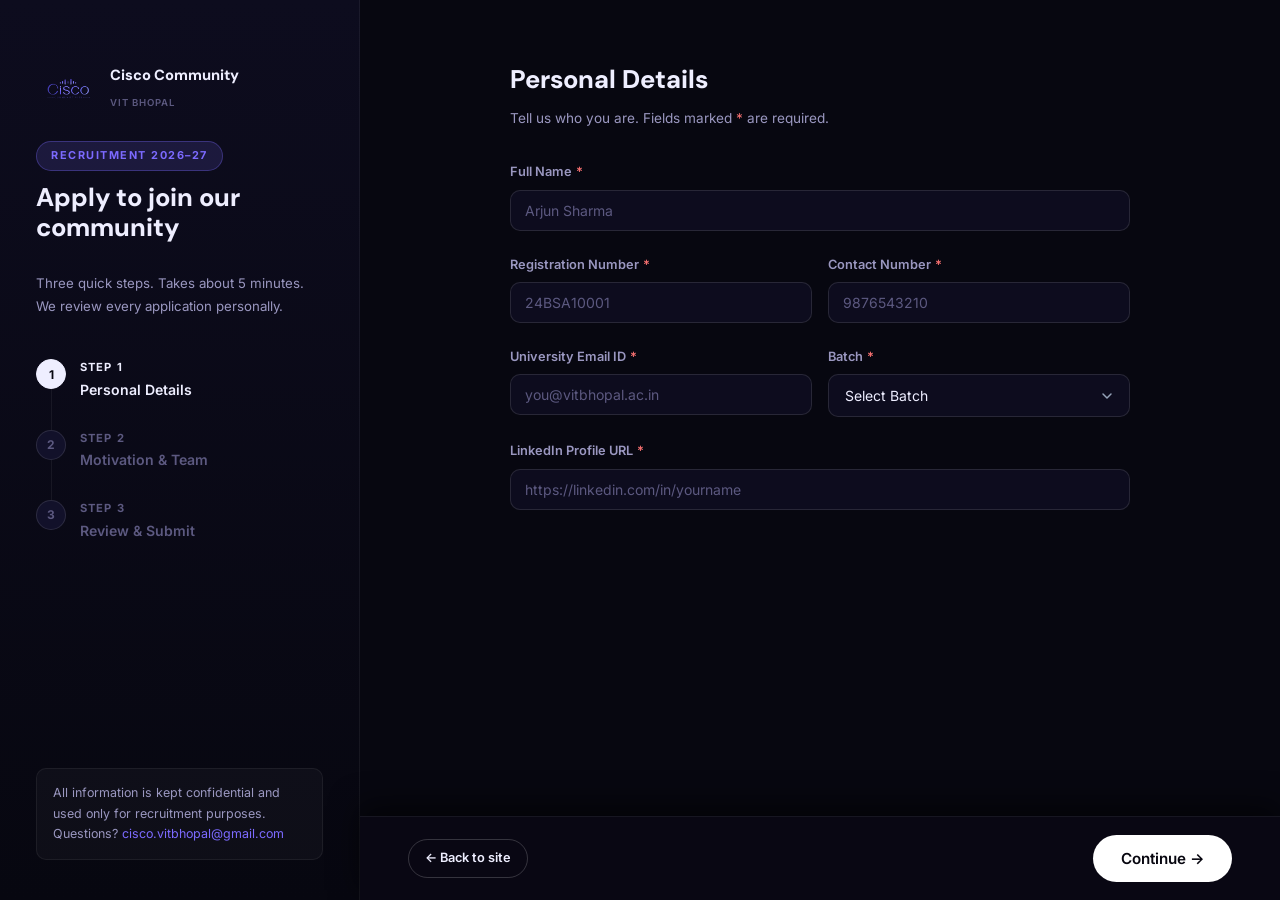
==== commit 3127dd83: "form fix "google form"" ====
--- a/apply.html
+++ b/apply.html
@@ -1,12 +1,13 @@
 <!DOCTYPE html>
 <html lang="en" data-theme="dark">
+
 <head>
-  <meta charset="UTF-8"/>
-  <meta name="viewport" content="width=device-width, initial-scale=1.0"/>
-  <meta name="description" content="Apply to Cisco Community VIT Bhopal — Recruitment 2026–27"/>
+  <meta charset="UTF-8" />
+  <meta name="viewport" content="width=device-width, initial-scale=1.0" />
+  <meta name="description" content="Apply to Cisco Community VIT Bhopal — Recruitment 2026–27" />
   <title>Apply — Cisco Community VIT Bhopal</title>
-  <link rel="icon" type="image/png" href="logo.png"/>
-  <link rel="stylesheet" href="style.css"/>
+  <link rel="icon" type="image/png" href="logo.png" />
+  <link rel="stylesheet" href="style.css" />
   <style>
     /* ── Apply-page specific styles ── */
     .apply-page {
@@ -26,7 +27,8 @@
       position: sticky;
       top: 0;
       height: 100vh;
-      overflow: hidden;   /* ← non-scrollable */
+      overflow: hidden;
+      /* ← non-scrollable */
     }
 
     .sidebar-logo {
@@ -35,101 +37,146 @@
       gap: 10px;
       padding-top: 16px;
     }
-    .sidebar-logo img { height: 36px; }
-    .sidebar-logo-name { font-family:'DM Sans',sans-serif; font-weight:800; font-size:0.92rem; color:var(--text-1); display:block; }
-    .sidebar-logo-sub  { font-size:0.6rem; font-weight:600; color:var(--text-3); letter-spacing:0.1em; text-transform:uppercase; }
+
+    .sidebar-logo img {
+      height: 36px;
+    }
+
+    .sidebar-logo-name {
+      font-family: 'DM Sans', sans-serif;
+      font-weight: 800;
+      font-size: 0.92rem;
+      color: var(--text-1);
+      display: block;
+    }
+
+    .sidebar-logo-sub {
+      font-size: 0.6rem;
+      font-weight: 600;
+      color: var(--text-3);
+      letter-spacing: 0.1em;
+      text-transform: uppercase;
+    }
 
     .sidebar-title {
-      font-family:'DM Sans',sans-serif;
-      font-size:1.6rem;
-      font-weight:800;
-      color:var(--text-1);
-      line-height:1.2;
-    }
+      font-family: 'DM Sans', sans-serif;
+      font-size: 1.6rem;
+      font-weight: 800;
+      color: var(--text-1);
+      line-height: 1.2;
+    }
+
     .sidebar-desc {
-      font-size:0.83rem;
-      color:var(--text-2);
-      line-height:1.7;
+      font-size: 0.83rem;
+      color: var(--text-2);
+      line-height: 1.7;
     }
 
     /* Steps indicator in sidebar */
-    .step-nav { display:flex; flex-direction:column; gap:0; }
+    .step-nav {
+      display: flex;
+      flex-direction: column;
+      gap: 0;
+    }
+
     .step-nav-item {
-      display:flex;
-      align-items:flex-start;
-      gap:14px;
-      padding:14px 0;
-      position:relative;
-      cursor:pointer;
-    }
+      display: flex;
+      align-items: flex-start;
+      gap: 14px;
+      padding: 14px 0;
+      position: relative;
+      cursor: pointer;
+    }
+
     .step-nav-item::after {
-      content:'';
-      position:absolute;
-      left:15px; top:44px;
-      width:1px; height:calc(100% - 20px);
-      background:var(--border-1);
-    }
-    .step-nav-item:last-child::after { display:none; }
+      content: '';
+      position: absolute;
+      left: 15px;
+      top: 44px;
+      width: 1px;
+      height: calc(100% - 20px);
+      background: var(--border-1);
+    }
+
+    .step-nav-item:last-child::after {
+      display: none;
+    }
 
     .step-nav-dot {
-      width:30px; height:30px;
-      border-radius:50%;
-      border:1px solid var(--border-2);
-      background:var(--bg-2);
-      display:flex; align-items:center; justify-content:center;
-      flex-shrink:0;
-      font-size:0.75rem;
-      font-weight:700;
-      color:var(--text-3);
-      transition:all 0.3s ease;
-      z-index:1;
-    }
+      width: 30px;
+      height: 30px;
+      border-radius: 50%;
+      border: 1px solid var(--border-2);
+      background: var(--bg-2);
+      display: flex;
+      align-items: center;
+      justify-content: center;
+      flex-shrink: 0;
+      font-size: 0.75rem;
+      font-weight: 700;
+      color: var(--text-3);
+      transition: all 0.3s ease;
+      z-index: 1;
+    }
+
     .step-nav-item.active .step-nav-dot {
-      background:var(--text-1);
-      border-color:var(--text-1);
-      color:var(--bg-0);
-    }
+      background: var(--text-1);
+      border-color: var(--text-1);
+      color: var(--bg-0);
+    }
+
     .step-nav-item.done .step-nav-dot {
-      background:var(--accent-dim);
-      border-color:rgba(124,106,255,0.4);
-      color:var(--accent);
+      background: var(--accent-dim);
+      border-color: rgba(124, 106, 255, 0.4);
+      color: var(--accent);
     }
 
     .step-nav-text {}
+
     .step-nav-label {
-      font-size:0.7rem;
-      font-weight:700;
-      text-transform:uppercase;
-      letter-spacing:0.1em;
-      color:var(--text-3);
-      margin-bottom:2px;
-    }
-    .step-nav-item.active .step-nav-label { color:var(--text-1); }
-    .step-nav-item.done  .step-nav-label  { color:var(--accent); }
+      font-size: 0.7rem;
+      font-weight: 700;
+      text-transform: uppercase;
+      letter-spacing: 0.1em;
+      color: var(--text-3);
+      margin-bottom: 2px;
+    }
+
+    .step-nav-item.active .step-nav-label {
+      color: var(--text-1);
+    }
+
+    .step-nav-item.done .step-nav-label {
+      color: var(--accent);
+    }
+
     .step-nav-name {
-      font-size:0.88rem;
-      font-weight:600;
-      color:var(--text-3);
-    }
-    .step-nav-item.active .step-nav-name { color:var(--text-1); }
+      font-size: 0.88rem;
+      font-weight: 600;
+      color: var(--text-3);
+    }
+
+    .step-nav-item.active .step-nav-name {
+      color: var(--text-1);
+    }
 
     .sidebar-note {
-      margin-top:auto;
-      padding:14px 16px;
-      background:var(--surface-1);
-      border:1px solid var(--border-1);
-      border-radius:var(--r-md);
-      font-size:0.78rem;
-      color:var(--text-2);
-      line-height:1.65;
+      margin-top: auto;
+      padding: 14px 16px;
+      background: var(--surface-1);
+      border: 1px solid var(--border-1);
+      border-radius: var(--r-md);
+      font-size: 0.78rem;
+      color: var(--text-2);
+      line-height: 1.65;
     }
 
     /* Right content area */
     .apply-content {
-      background:var(--bg-0);
+      background: var(--bg-0);
       padding: 60px 64px 120px;
-      display:flex;
-      flex-direction:column;
+      display: flex;
+      flex-direction: column;
       height: 100vh;
       overflow-y: auto;
       position: relative;
@@ -137,193 +184,383 @@
 
     .apply-content-inner {
       max-width: 620px;
-      width:100%;
+      width: 100%;
       margin: 0 auto;
     }
 
     /* Form panels */
     .form-panel {
-      display:none;
-      flex-direction:column;
-      gap:24px;
-      animation:fadeInForm 0.3s ease both;
-    }
-    .form-panel.active { display:flex; }
+      display: none;
+      flex-direction: column;
+      gap: 24px;
+      animation: fadeInForm 0.3s ease both;
+    }
+
+    .form-panel.active {
+      display: flex;
+    }
+
     @keyframes fadeInForm {
-      from { opacity:0; }
-      to   { opacity:1; }
-    }
-
-    .form-panel-hd { margin-bottom:8px; }
+      from {
+        opacity: 0;
+      }
+
+      to {
+        opacity: 1;
+      }
+    }
+
+    .form-panel-hd {
+      margin-bottom: 8px;
+    }
+
     .form-panel-title {
-      font-family:'DM Sans',sans-serif;
-      font-size:1.6rem;
-      font-weight:800;
-      color:var(--text-1);
-      margin-bottom:6px;
-    }
+      font-family: 'DM Sans', sans-serif;
+      font-size: 1.6rem;
+      font-weight: 800;
+      color: var(--text-1);
+      margin-bottom: 6px;
+    }
+
     .form-panel-desc {
-      font-size:0.85rem;
-      color:var(--text-2);
-      line-height:1.7;
+      font-size: 0.85rem;
+      color: var(--text-2);
+      line-height: 1.7;
     }
 
     /* Form elements */
-    .form-row { display:grid; grid-template-columns:1fr 1fr; gap:16px; }
-
-    .form-group { display:flex; flex-direction:column; gap:7px; }
+    .form-row {
+      display: grid;
+      grid-template-columns: 1fr 1fr;
+      gap: 16px;
+    }
+
+    .form-group {
+      display: flex;
+      flex-direction: column;
+      gap: 7px;
+    }
+
     .form-group label {
-      font-size:0.8rem;
-      font-weight:600;
-      color:var(--text-2);
-      display:flex;
-      align-items:center;
-      gap:4px;
-    }
-    .req { color:#f87171; }
-
-    .form-input, .form-select, .form-textarea {
-      background:var(--bg-1);
-      border:1px solid var(--border-2);
-      border-radius:var(--r-md);
-      color:var(--text-1);
-      font-size:0.875rem;
-      padding:11px 14px;
-      outline:none;
-      transition:border-color 0.2s, box-shadow 0.2s;
-      width:100%;
-    }
-    .form-input:focus, .form-select:focus, .form-textarea:focus {
-      border-color:var(--accent);
-      box-shadow:0 0 0 3px var(--accent-dim);
-    }
-    .form-input::placeholder, .form-textarea::placeholder { color:var(--text-3); }
-    .form-input.error, .form-select.error, .form-textarea.error {
-      border-color:#f87171;
-      box-shadow:0 0 0 3px rgba(248,113,113,0.12);
-    }
+      font-size: 0.8rem;
+      font-weight: 600;
+      color: var(--text-2);
+      display: flex;
+      align-items: center;
+      gap: 4px;
+    }
+
+    .req {
+      color: #f87171;
+    }
+
+    .form-input,
+    .form-select,
+    .form-textarea {
+      background: var(--bg-1);
+      border: 1px solid var(--border-2);
+      border-radius: var(--r-md);
+      color: var(--text-1);
+      font-size: 0.875rem;
+      padding: 11px 14px;
+      outline: none;
+      transition: border-color 0.2s, box-shadow 0.2s;
+      width: 100%;
+    }
+
+    .form-input:focus,
+    .form-select:focus,
+    .form-textarea:focus {
+      border-color: var(--accent);
+      box-shadow: 0 0 0 3px var(--accent-dim);
+    }
+
+    .form-input::placeholder,
+    .form-textarea::placeholder {
+      color: var(--text-3);
+    }
+
+    .form-input.error,
+    .form-select.error,
+    .form-textarea.error {
+      border-color: #f87171;
+      box-shadow: 0 0 0 3px rgba(248, 113, 113, 0.12);
+    }
+
     .form-select {
-      appearance:none;
-      -webkit-appearance:none;
-      -moz-appearance:none;
-      cursor:pointer;
-      background-color:var(--bg-1);
-      border:1px solid var(--border-2);
-      border-radius:var(--r-md);
-      color:var(--text-1);
-      font-family:inherit;
-      font-size:0.875rem;
-      padding:12px 40px 12px 16px;
-      outline:none;
-      transition:all 0.2s ease;
-      width:100%;
-      background-image:url("data:image/svg+xml,%3Csvg xmlns='http://www.w3.org/2000/svg' width='16' height='16' viewBox='0 0 24 24' fill='none' stroke='%2394a3b8' stroke-width='2.2' stroke-linecap='round' stroke-linejoin='round'%3E%3Cpolyline points='6 9 12 15 18 9'%3E%3C/polyline%3E%3C/svg%3E");
-      background-repeat:no-repeat;
-      background-position:right 14px center;
-      background-size:16px 16px;
-    }
+      appearance: none;
+      -webkit-appearance: none;
+      -moz-appearance: none;
+      cursor: pointer;
+      background-color: var(--bg-1);
+      border: 1px solid var(--border-2);
+      border-radius: var(--r-md);
+      color: var(--text-1);
+      font-family: inherit;
+      font-size: 0.875rem;
+      padding: 12px 40px 12px 16px;
+      outline: none;
+      transition: all 0.2s ease;
+      width: 100%;
+      background-image: url("data:image/svg+xml,%3Csvg xmlns='http://www.w3.org/2000/svg' width='16' height='16' viewBox='0 0 24 24' fill='none' stroke='%2394a3b8' stroke-width='2.2' stroke-linecap='round' stroke-linejoin='round'%3E%3Cpolyline points='6 9 12 15 18 9'%3E%3C/polyline%3E%3C/svg%3E");
+      background-repeat: no-repeat;
+      background-position: right 14px center;
+      background-size: 16px 16px;
+    }
+
     .form-select:hover {
-      border-color:var(--border-3);
-      background-color:var(--surface-1);
-    }
+      border-color: var(--border-3);
+      background-color: var(--surface-1);
+    }
+
     .form-select:focus {
-      border-color:var(--accent);
-      box-shadow:0 0 0 3px var(--accent-dim);
-    }
+      border-color: var(--accent);
+      box-shadow: 0 0 0 3px var(--accent-dim);
+    }
+
     .form-select option {
-      background:#0f0c24;
-      color:#f4f4f5;
-      padding:12px;
-    }
+      background: #0f0c24;
+      color: #f4f4f5;
+      padding: 12px;
+    }
+
     .form-select option:disabled {
-      color:var(--text-3);
-    }
-    .form-textarea { resize:vertical; min-height:100px; line-height:1.65; }
-
-    .form-hint  { font-size:0.72rem; color:var(--text-3); margin-top:-3px; }
-    .form-error { font-size:0.72rem; color:#f87171; margin-top:-3px; display:none; }
-    .form-group.has-error .form-error { display:block; }
-
-    .char-counter { font-size:0.7rem; color:var(--text-3); text-align:right; margin-top:-3px; }
-    .char-counter.warn { color:var(--yellow); }
-    .char-counter.over { color:#f87171; }
+      color: var(--text-3);
+    }
+
+    .form-textarea {
+      resize: vertical;
+      min-height: 100px;
+      line-height: 1.65;
+    }
+
+    .form-hint {
+      font-size: 0.72rem;
+      color: var(--text-3);
+      margin-top: -3px;
+    }
+
+    .form-error {
+      font-size: 0.72rem;
+      color: #f87171;
+      margin-top: -3px;
+      display: none;
+    }
+
+    .form-group.has-error .form-error {
+      display: block;
+    }
+
+    .char-counter {
+      font-size: 0.7rem;
+      color: var(--text-3);
+      text-align: right;
+      margin-top: -3px;
+    }
+
+    .char-counter.warn {
+      color: var(--yellow);
+    }
+
+    .char-counter.over {
+      color: #f87171;
+    }
 
     /* Team chip picker */
-    .chip-grid { display:flex; flex-wrap:wrap; gap:8px; }
+    .chip-grid {
+      display: flex;
+      flex-wrap: wrap;
+      gap: 8px;
+    }
+
     .team-chip {
-      display:flex;
-      align-items:center;
-      gap:7px;
-      padding:8px 14px;
-      border-radius:var(--r-full);
-      border:1px solid var(--border-2);
-      background:var(--bg-1);
-      font-size:0.8rem;
-      font-weight:600;
-      color:var(--text-2);
-      cursor:pointer;
-      transition:all 0.2s;
-      user-select:none;
-    }
-    .team-chip:hover { border-color:var(--border-3); color:var(--text-1); }
+      display: flex;
+      align-items: center;
+      gap: 7px;
+      padding: 8px 14px;
+      border-radius: var(--r-full);
+      border: 1px solid var(--border-2);
+      background: var(--bg-1);
+      font-size: 0.8rem;
+      font-weight: 600;
+      color: var(--text-2);
+      cursor: pointer;
+      transition: all 0.2s;
+      user-select: none;
+    }
+
+    .team-chip:hover {
+      border-color: var(--border-3);
+      color: var(--text-1);
+    }
+
     .team-chip.selected {
-      background:var(--surface-3);
-      border-color:var(--text-1);
-      color:var(--text-1);
-    }
-    .team-chip-icon { width:16px; height:16px; }
-    .team-chip-icon svg { width:16px; height:16px; stroke:currentColor; stroke-width:1.8; fill:none; }
+      background: var(--surface-3);
+      border-color: var(--text-1);
+      color: var(--text-1);
+    }
+
+    .team-chip-icon {
+      width: 16px;
+      height: 16px;
+    }
+
+    .team-chip-icon svg {
+      width: 16px;
+      height: 16px;
+      stroke: currentColor;
+      stroke-width: 1.8;
+      fill: none;
+    }
 
     /* Radio options */
-    .radio-stack { display:flex; flex-direction:column; gap:8px; }
+    .radio-stack {
+      display: flex;
+      flex-direction: column;
+      gap: 8px;
+    }
+
     .radio-opt {
-      display:flex;
-      align-items:center;
-      gap:12px;
-      padding:12px 14px;
-      background:var(--bg-1);
-      border:1px solid var(--border-2);
-      border-radius:var(--r-md);
-      cursor:pointer;
-      transition:all 0.2s;
-    }
-    .radio-opt:hover { border-color:var(--border-3); }
-    .radio-opt.selected { border-color:var(--text-1); background:var(--surface-2); }
-    .radio-opt input[type="radio"] { accent-color:var(--text-1); width:16px; height:16px; flex-shrink:0; }
-    .radio-opt-body strong { display:block; font-size:0.88rem; font-weight:600; color:var(--text-1); }
-    .radio-opt-body span   { font-size:0.75rem; color:var(--text-2); }
+      display: flex;
+      align-items: center;
+      gap: 12px;
+      padding: 12px 14px;
+      background: var(--bg-1);
+      border: 1px solid var(--border-2);
+      border-radius: var(--r-md);
+      cursor: pointer;
+      transition: all 0.2s;
+    }
+
+    .radio-opt:hover {
+      border-color: var(--border-3);
+    }
+
+    .radio-opt.selected {
+      border-color: var(--text-1);
+      background: var(--surface-2);
+    }
+
+    .radio-opt input[type="radio"] {
+      accent-color: var(--text-1);
+      width: 16px;
+      height: 16px;
+      flex-shrink: 0;
+    }
+
+    .radio-opt-body strong {
+      display: block;
+      font-size: 0.88rem;
+      font-weight: 600;
+      color: var(--text-1);
+    }
+
+    .radio-opt-body span {
+      font-size: 0.75rem;
+      color: var(--text-2);
+    }
 
     /* Info callout */
     .callout {
-      background:var(--surface-1);
-      border:1px solid var(--border-1);
-      border-radius:var(--r-md);
-      padding:14px 16px;
-      display:flex;
-      gap:12px;
-      align-items:flex-start;
-    }
-    .callout-icon { width:16px; height:16px; flex-shrink:0; margin-top:2px; color:var(--text-3); }
-    .callout-icon svg { width:16px; height:16px; stroke:currentColor; stroke-width:1.8; fill:none; }
-    .callout-text strong { display:block; font-size:0.82rem; font-weight:700; color:var(--text-1); margin-bottom:3px; }
-    .callout-text p { font-size:0.78rem; color:var(--text-2); line-height:1.65; }
+      background: var(--surface-1);
+      border: 1px solid var(--border-1);
+      border-radius: var(--r-md);
+      padding: 14px 16px;
+      display: flex;
+      gap: 12px;
+      align-items: flex-start;
+    }
+
+    .callout-icon {
+      width: 16px;
+      height: 16px;
+      flex-shrink: 0;
+      margin-top: 2px;
+      color: var(--text-3);
+    }
+
+    .callout-icon svg {
+      width: 16px;
+      height: 16px;
+      stroke: currentColor;
+      stroke-width: 1.8;
+      fill: none;
+    }
+
+    .callout-text strong {
+      display: block;
+      font-size: 0.82rem;
+      font-weight: 700;
+      color: var(--text-1);
+      margin-bottom: 3px;
+    }
+
+    .callout-text p {
+      font-size: 0.78rem;
+      color: var(--text-2);
+      line-height: 1.65;
+    }
+
+    /* Word Counter */
+    .word-counter {
+      font-size: 0.8rem;
+      font-weight: 500;
+      margin-top: 6px;
+      color: var(--text-3);
+      display: flex;
+      align-items: center;
+      gap: 6px;
+      transition: color 0.2s ease;
+    }
+
+    .word-counter.valid {
+      color: #10b981;
+    }
+
+    .word-counter.invalid {
+      color: #f43f5e;
+    }
 
     /* Review grid */
-    .review-block { margin-bottom:28px; }
+    .review-block {
+      margin-bottom: 28px;
+    }
+
     .review-block-title {
-      font-size:0.68rem;
-      font-weight:700;
-      text-transform:uppercase;
-      letter-spacing:0.12em;
-      color:var(--text-3);
-      padding-bottom:10px;
-      border-bottom:1px solid var(--border-1);
-      margin-bottom:12px;
-    }
-    .review-field { display:flex; flex-direction:column; gap:3px; padding:8px 0; border-bottom:1px solid rgba(255,255,255,0.03); }
-    .review-field:last-child { border-bottom:none; }
-    .review-field-label { font-size:0.68rem; color:var(--text-3); text-transform:uppercase; letter-spacing:0.08em; }
-    .review-field-value { font-size:0.88rem; color:var(--text-1); font-weight:500; }
+      font-size: 0.68rem;
+      font-weight: 700;
+      text-transform: uppercase;
+      letter-spacing: 0.12em;
+      color: var(--text-3);
+      padding-bottom: 10px;
+      border-bottom: 1px solid var(--border-1);
+      margin-bottom: 12px;
+    }
+
+    .review-field {
+      display: flex;
+      flex-direction: column;
+      gap: 3px;
+      padding: 8px 0;
+      border-bottom: 1px solid rgba(255, 255, 255, 0.03);
+    }
+
+    .review-field:last-child {
+      border-bottom: none;
+    }
+
+    .review-field-label {
+      font-size: 0.68rem;
+      color: var(--text-3);
+      text-transform: uppercase;
+      letter-spacing: 0.08em;
+    }
+
+    .review-field-value {
+      font-size: 0.88rem;
+      color: var(--text-1);
+      font-weight: 500;
+    }
 
     /* Form navigation bar — Spans entire right section (besides sidebar) */
     .form-nav {
@@ -347,630 +584,780 @@
 
     /* Success state */
     .success-state {
-      display:none;
-      flex-direction:column;
-      align-items:center;
-      text-align:center;
-      gap:20px;
-      padding:40px 0;
-    }
-    .success-state.show { display:flex; }
+      display: none;
+      flex-direction: column;
+      align-items: center;
+      text-align: center;
+      gap: 20px;
+      padding: 40px 0;
+    }
+
+    .success-state.show {
+      display: flex;
+    }
+
     .success-icon {
-      width:72px; height:72px;
-      border-radius:50%;
-      background:rgba(74,222,128,0.1);
-      border:1px solid rgba(74,222,128,0.3);
-      display:flex; align-items:center; justify-content:center;
-      animation:pop-in 0.5s cubic-bezier(0.175,0.885,0.32,1.275) both;
-    }
-    .success-icon svg { width:32px; height:32px; stroke:var(--green); stroke-width:2; fill:none; }
+      width: 72px;
+      height: 72px;
+      border-radius: 50%;
+      background: rgba(74, 222, 128, 0.1);
+      border: 1px solid rgba(74, 222, 128, 0.3);
+      display: flex;
+      align-items: center;
+      justify-content: center;
+      animation: pop-in 0.5s cubic-bezier(0.175, 0.885, 0.32, 1.275) both;
+    }
+
+    .success-icon svg {
+      width: 32px;
+      height: 32px;
+      stroke: var(--green);
+      stroke-width: 2;
+      fill: none;
+    }
+
     @keyframes pop-in {
-      from { transform:scale(0); opacity:0; }
-      to   { transform:scale(1); opacity:1; }
+      from {
+        transform: scale(0);
+        opacity: 0;
+      }
+
+      to {
+        transform: scale(1);
+        opacity: 1;
+      }
     }
 
     /* Responsive apply page */
     @media (max-width:900px) {
-      .apply-page { grid-template-columns:1fr; }
-      .apply-sidebar { position:static; height:auto; padding:24px 20px; }
-      .step-nav { flex-direction:row; overflow-x:auto; gap:0; }
-      .step-nav-item { flex-direction:column; align-items:center; text-align:center; min-width:80px; padding:10px 8px; }
-      .step-nav-item::after { display:none; }
-      .apply-content { padding:32px 20px 100px; height:auto; min-height:100vh; }
-      .form-row { grid-template-columns:1fr; }
-      .form-nav { left:0; padding:14px 20px; }
+      .apply-page {
+        grid-template-columns: 1fr;
+      }
+
+      .apply-sidebar {
+        position: static;
+        height: auto;
+        padding: 24px 20px;
+      }
+
+      .step-nav {
+        flex-direction: row;
+        overflow-x: auto;
+        gap: 0;
+      }
+
+      .step-nav-item {
+        flex-direction: column;
+        align-items: center;
+        text-align: center;
+        min-width: 80px;
+        padding: 10px 8px;
+      }
+
+      .step-nav-item::after {
+        display: none;
+      }
+
+      .apply-content {
+        padding: 32px 20px 100px;
+        height: auto;
+        min-height: 100vh;
+      }
+
+      .form-row {
+        grid-template-columns: 1fr;
+      }
+
+      .form-nav {
+        left: 0;
+        padding: 14px 20px;
+      }
     }
   </style>
 </head>
+
 <body>
 
-<div class="apply-page">
-
-  <!-- ─────────────────────────────────────
+  <div class="apply-page">
+
+    <!-- ─────────────────────────────────────
        LEFT SIDEBAR
   ───────────────────────────────────── -->
-  <aside class="apply-sidebar">
-    <a href="index.html" class="sidebar-logo">
-      <img src="logo.png" alt="Cisco Community VIT Bhopal" />
+    <aside class="apply-sidebar">
+      <a href="index.html" class="sidebar-logo">
+        <img src="logo.png" alt="Cisco Community VIT Bhopal" />
+        <div>
+          <span class="sidebar-logo-name">Cisco Community</span>
+          <span class="sidebar-logo-sub">VIT Bhopal</span>
+        </div>
+      </a>
+
       <div>
-        <span class="sidebar-logo-name">Cisco Community</span>
-        <span class="sidebar-logo-sub">VIT Bhopal</span>
+        <div class="eyebrow eyebrow-accent" style="margin-bottom:12px">Recruitment 2026–27</div>
+        <div class="sidebar-title">Apply to join our community</div>
       </div>
-    </a>
-
-    <div>
-      <div class="eyebrow eyebrow-accent" style="margin-bottom:12px">Recruitment 2026–27</div>
-      <div class="sidebar-title">Apply to join our community</div>
-    </div>
-
-    <p class="sidebar-desc">
-      Three quick steps. Takes about 5 minutes.
-      We review every application personally.
-    </p>
-
-    <nav class="step-nav" id="step-nav" aria-label="Form steps">
-      <div class="step-nav-item active" data-step="1">
-        <div class="step-nav-dot">1</div>
-        <div class="step-nav-text">
-          <div class="step-nav-label">Step 1</div>
-          <div class="step-nav-name">Personal Details</div>
+
+      <p class="sidebar-desc">
+        Three quick steps. Takes about 5 minutes.
+        We review every application personally.
+      </p>
+
+      <nav class="step-nav" id="step-nav" aria-label="Form steps">
+        <div class="step-nav-item active" data-step="1">
+          <div class="step-nav-dot">1</div>
+          <div class="step-nav-text">
+            <div class="step-nav-label">Step 1</div>
+            <div class="step-nav-name">Personal Details</div>
+          </div>
         </div>
+        <div class="step-nav-item" data-step="2">
+          <div class="step-nav-dot">2</div>
+          <div class="step-nav-text">
+            <div class="step-nav-label">Step 2</div>
+            <div class="step-nav-name">Motivation & Team</div>
+          </div>
+        </div>
+        <div class="step-nav-item" data-step="3">
+          <div class="step-nav-dot">3</div>
+          <div class="step-nav-text">
+            <div class="step-nav-label">Step 3</div>
+            <div class="step-nav-name">Review & Submit</div>
+          </div>
+        </div>
+      </nav>
+
+      <div class="sidebar-note">
+        All information is kept confidential and used only for recruitment purposes.
+        Questions? <a href="mailto:cisco.vitbhopal@gmail.com" style="color:var(--accent)">cisco.vitbhopal@gmail.com</a>
       </div>
-      <div class="step-nav-item" data-step="2">
-        <div class="step-nav-dot">2</div>
-        <div class="step-nav-text">
-          <div class="step-nav-label">Step 2</div>
-          <div class="step-nav-name">Motivation & Team</div>
-        </div>
-      </div>
-      <div class="step-nav-item" data-step="3">
-        <div class="step-nav-dot">3</div>
-        <div class="step-nav-text">
-          <div class="step-nav-label">Step 3</div>
-          <div class="step-nav-name">Review & Submit</div>
-        </div>
-      </div>
-    </nav>
-
-    <div class="sidebar-note">
-      All information is kept confidential and used only for recruitment purposes.
-      Questions? <a href="mailto:cisco.vitbhopal@gmail.com" style="color:var(--accent)">cisco.vitbhopal@gmail.com</a>
-    </div>
-  </aside>
-
-  <!-- ─────────────────────────────────────
+    </aside>
+
+    <!-- ─────────────────────────────────────
        RIGHT CONTENT
   ───────────────────────────────────── -->
-  <div class="apply-content">
-    <div class="apply-content-inner" id="apply-inner">
-
-      <!-- ── PANEL 1: Personal Details ── -->
-      <div class="form-panel active" id="panel-1">
-        <div class="form-panel-hd">
-          <div class="form-panel-title">Personal Details</div>
-          <p class="form-panel-desc">
-            Tell us who you are. Fields marked <span class="req">*</span> are required.
-          </p>
+    <div class="apply-content">
+      <div class="apply-content-inner" id="apply-inner">
+
+        <!-- ── PANEL 1: Personal Details ── -->
+        <div class="form-panel active" id="panel-1">
+          <div class="form-panel-hd">
+            <div class="form-panel-title">Personal Details</div>
+            <p class="form-panel-desc">
+              Tell us who you are. Fields marked <span class="req">*</span> are required.
+            </p>
+          </div>
+
+          <div class="form-group">
+            <label>Full Name <span class="req">*</span></label>
+            <input class="form-input" id="f-fullname" type="text" placeholder="Arjun Sharma" autocomplete="name" />
+            <span class="form-error">Required</span>
+          </div>
+
+          <div class="form-row">
+            <div class="form-group">
+              <label>Registration Number <span class="req">*</span></label>
+              <input class="form-input" id="f-regno" type="text" placeholder="24BSA10001" />
+              <span class="form-error">Required</span>
+            </div>
+            <div class="form-group">
+              <label>Contact Number <span class="req">*</span></label>
+              <input class="form-input" id="f-phone" type="tel" placeholder="9876543210" autocomplete="tel" />
+              <span class="form-error">Enter a valid 10-digit number</span>
+            </div>
+          </div>
+
+          <div class="form-row">
+            <div class="form-group">
+              <label>University Email ID <span class="req">*</span></label>
+              <input class="form-input" id="f-email" type="email" placeholder="you@vitbhopal.ac.in"
+                autocomplete="email" />
+              <span class="form-error">Enter a valid VIT Bhopal email ID</span>
+            </div>
+            <div class="form-group">
+              <label>Batch <span class="req">*</span></label>
+              <select class="form-select" id="f-batch">
+                <option value="" disabled selected>Select Batch</option>
+                <option value="2025">2025</option>
+                <option value="2026">2026</option>
+              </select>
+              <span class="form-error">Required</span>
+            </div>
+          </div>
+
+          <div class="form-group">
+            <label>LinkedIn Profile URL <span class="req">*</span></label>
+            <input class="form-input" id="f-linkedin" type="url" placeholder="https://linkedin.com/in/yourname"
+              autocomplete="url" />
+            <span class="form-error">Required — enter a valid LinkedIn URL</span>
+          </div>
+
+          <div class="form-nav">
+            <a href="index.html" class="btn btn-ghost btn-sm">← Back to site</a>
+            <button class="btn btn-primary btn-lg" id="next-1">Continue →</button>
+          </div>
         </div>
 
-        <div class="form-row">
-          <div class="form-group">
-            <label>First Name <span class="req">*</span></label>
-            <input class="form-input" id="f-fname" type="text" placeholder="Arjun" autocomplete="given-name"/>
-            <span class="form-error">Required</span>
-          </div>
-          <div class="form-group">
-            <label>Last Name <span class="req">*</span></label>
-            <input class="form-input" id="f-lname" type="text" placeholder="Sharma" autocomplete="family-name"/>
-            <span class="form-error">Required</span>
+        <!-- ── PANEL 2: Motivation & Team ── -->
+        <div class="form-panel" id="panel-2">
+          <div class="form-panel-hd">
+            <div class="form-panel-title">Motivation &amp; Team</div>
+            <p class="form-panel-desc">
+              Help us understand what drives you and where you want to contribute.
+              There are no wrong answers—be authentic.
+            </p>
+          </div>
+
+          <!-- Team preference chips -->
+          <div class="form-group" id="fg-team">
+            <label>Which team are you applying for? <span class="req">*</span></label>
+            <div class="chip-grid" id="team-chips"></div>
+            <span class="form-error" id="team-chips-error">Please select a team</span>
+          </div>
+
+          <!-- Why choose this specific team -->
+          <div class="form-group" id="fg-why-team">
+            <label>Why did you choose this specific team ? <span class="req">*</span></label>
+            <textarea class="form-textarea" id="f-why-team" rows="4"
+              placeholder="Explain why you want to join this specific team..."></textarea>
+            <div class="word-counter" id="wc-why-team">0 / 100 words</div>
+            <span class="form-error" id="err-why-team">Please write at least 100 words</span>
+          </div>
+
+          <!-- Why join Cisco Community -->
+          <div class="form-group" id="fg-why-community">
+            <label>Why do you want to be a part of the Cisco Community ? <span class="req">*</span></label>
+            <textarea class="form-textarea" id="f-why-community" rows="4"
+              placeholder="Tell us what excites you about joining the Cisco Community..."></textarea>
+            <div class="word-counter" id="wc-why-community">0 / 100 words</div>
+            <span class="form-error" id="err-why-community">Please write at least 100 words</span>
+          </div>
+
+          <!-- Relevant Skills -->
+          <div class="form-group" id="fg-skills">
+            <label>What relevant skills do you bring to this role ? <span class="req">*</span></label>
+            <textarea class="form-textarea" id="f-skills" rows="4"
+              placeholder="List and detail the technical and soft skills you possess for this role..."></textarea>
+            <div class="word-counter" id="wc-skills">0 / 100 words</div>
+            <span class="form-error" id="err-skills">Please write at least 100 words</span>
+          </div>
+
+          <!-- Why select you / Stand out -->
+          <div class="form-group" id="fg-standout">
+            <label>Why should we select you ? Highlight what makes you stand out. <span class="req">*</span></label>
+            <textarea class="form-textarea" id="f-standout" rows="4"
+              placeholder="Share what unique strengths, work ethic, or mindset make you stand out..."></textarea>
+            <div class="word-counter" id="wc-standout">0 / 100 words</div>
+            <span class="form-error" id="err-standout">Please write at least 100 words</span>
+          </div>
+
+          <!-- Prior experience -->
+          <div class="form-group" id="fg-experience">
+            <label>Any prior experience related to your chosen team (projects, clubs, internships, certifications)?
+              <span class="req">*</span></label>
+            <textarea class="form-textarea" id="f-experience" rows="3"
+              placeholder="Detail any clubs, hackathons, internships, certifications, or projects you've worked on..."></textarea>
+            <span class="form-error">Please enter your prior experience or write 'None'</span>
+          </div>
+
+          <!-- Attachment Link (Google Drive / Resume / Portfolio) -->
+          <div class="form-group" id="fg-drivelink">
+            <label>Link to your Resume or Online Portfolio <span
+                style="color:var(--text-3);font-weight:400">(optional)</span></label>
+            <input class="form-input" id="f-drivelink" type="url"
+              placeholder="https://drive.google.com/file/d/... or GitHub / Portfolio link" autocomplete="url" />
+            <span class="form-hint">Kindly ensure link sharing permissions are set to 'Public' or 'Anyone with the
+              link'</span>
+          </div>
+
+          <div class="form-nav">
+            <button class="btn btn-ghost btn-lg" id="prev-2">← Back</button>
+            <button class="btn btn-primary btn-lg" id="next-2">Review →</button>
           </div>
         </div>
 
-        <div class="form-row">
-          <div class="form-group">
-            <label>Email Address <span class="req">*</span></label>
-            <input class="form-input" id="f-email" type="email" placeholder="you@vitbhopal.ac.in" autocomplete="email"/>
-            <span class="form-error">Enter a valid email</span>
-          </div>
-          <div class="form-group">
-            <label>Phone Number <span class="req">*</span></label>
-            <input class="form-input" id="f-phone" type="tel" placeholder="9876543210" autocomplete="tel"/>
-            <span class="form-error">Enter a valid number</span>
+        <!-- ── PANEL 3: Review & Submit ── -->
+        <div class="form-panel" id="panel-3">
+          <div class="form-panel-hd">
+            <div class="form-panel-title">Review &amp; Submit</div>
+            <p class="form-panel-desc">
+              Please review your information below. You can go back to make changes before submitting.
+            </p>
+          </div>
+
+          <div id="review-output"></div>
+
+          <div class="callout" id="submit-callout">
+            <div class="callout-icon" id="submit-callout-icon"></div>
+            <div class="callout-text">
+              <strong>Ready to submit?</strong>
+              <p id="submit-callout-text">By submitting you confirm all information is accurate. We will contact you at
+                your email with next steps.</p>
+            </div>
+          </div>
+
+          <div class="form-nav">
+            <button class="btn btn-ghost btn-lg" id="prev-3">← Back</button>
+            <button class="btn btn-primary btn-lg" id="submit-btn">Submit Application &rarr;</button>
           </div>
         </div>
 
-        <div class="form-row">
-          <div class="form-group">
-            <label>Current Year <span class="req">*</span></label>
-            <select class="form-select" id="f-year">
-              <option value="" disabled selected>Select year</option>
-              <option>1st Year</option>
-              <option>2nd Year</option>
-              <option>3rd Year</option>
-              <option>4th Year</option>
-            </select>
-            <span class="form-error">Required</span>
-          </div>
-          <div class="form-group">
-            <label>Branch <span class="req">*</span></label>
-            <select class="form-select" id="f-branch">
-              <option value="" disabled selected>Select branch</option>
-              <option>B.Tech CSE</option>
-              <option>B.Tech CSE (AI/ML)</option>
-              <option>B.Tech CSE (Data Science)</option>
-              <option>B.Tech ECE</option>
-              <option>B.Tech EEE</option>
-              <option>B.Tech Mechanical</option>
-              <option>B.Tech Civil</option>
-              <option>MBA</option>
-              <option>Other</option>
-            </select>
-            <span class="form-error">Required</span>
-          </div>
+        <!-- ── SUCCESS STATE ── -->
+        <div class="success-state" id="success-state">
+          <div class="success-icon" id="success-icon-wrap"></div>
+          <h2 style="font-family:'DM Sans',sans-serif;font-size:1.8rem;font-weight:800;color:var(--text-1)">
+            Application Submitted
+          </h2>
+          <p style="font-size:0.9rem;color:var(--text-2);line-height:1.75;max-width:400px" id="success-msg"></p>
+          <div style="display:flex;gap:12px;flex-wrap:wrap;justify-content:center">
+            <a href="index.html" class="btn btn-primary">Back to Website</a>
+            <a href="https://www.instagram.com/cisco_vitb/" target="_blank" class="btn btn-ghost">Follow Us</a>
+          </div>
+          <p style="font-size:0.72rem;color:var(--text-3)" id="app-id"></p>
         </div>
 
-        <div class="form-group">
-          <label>Registration Number <span class="req">*</span></label>
-          <input class="form-input" id="f-regno" type="text" placeholder="22BCE10001"/>
-          <span class="form-error">Required</span>
-        </div>
-
-        <div class="form-group">
-          <label>LinkedIn Profile <span style="color:var(--text-3);font-weight:400">(optional)</span></label>
-          <input class="form-input" id="f-linkedin" type="url" placeholder="https://linkedin.com/in/yourname" autocomplete="url"/>
-          <span class="form-hint">Helps us learn more about your background</span>
-        </div>
-
-        <div class="form-nav">
-          <a href="index.html" class="btn btn-ghost btn-sm">← Back to site</a>
-          <button class="btn btn-primary btn-lg" id="next-1">Continue →</button>
-        </div>
       </div>
-
-      <!-- ── PANEL 2: Motivation & Team ── -->
-      <div class="form-panel" id="panel-2">
-        <div class="form-panel-hd">
-          <div class="form-panel-title">Motivation &amp; Team</div>
-          <p class="form-panel-desc">
-            Help us understand what drives you and where you want to contribute.
-            There are no wrong answers—be authentic.
-          </p>
-        </div>
-
-        <!-- Team preference chips -->
-        <div class="form-group" id="fg-team">
-          <label>Preferred Team(s) <span class="req">*</span>
-            <span style="color:var(--text-3);font-weight:400;margin-left:4px">(select up to 2)</span>
-          </label>
-          <div class="chip-grid" id="team-chips"></div>
-          <span class="form-error" id="team-chips-error">Please select at least one team</span>
-        </div>
-
-        <!-- Why join -->
-        <div class="form-group" id="fg-why">
-          <label>Why do you want to join Cisco Community? <span class="req">*</span></label>
-          <textarea class="form-textarea" id="f-why" rows="4"
-            placeholder="Tell us what excites you, what you hope to learn, and how you see yourself contributing to the community..."
-            maxlength="500"></textarea>
-          <div class="char-counter" id="why-ctr">0 / 500</div>
-          <span class="form-error">Please write at least 50 characters</span>
-        </div>
-
-        <!-- Clarifying question -->
-        <div class="callout">
-          <div class="callout-icon" id="callout-icon"></div>
-          <div class="callout-text">
-            <strong>Clarifying Question</strong>
-            <p>
-              Describe a problem—on campus or in the world—that technology could meaningfully solve.
-              What is it, and how would you approach it? (There is no single right answer; we want to see how you think.)
-            </p>
-          </div>
-        </div>
-
-        <div class="form-group" id="fg-problem">
-          <label>Your Answer <span class="req">*</span></label>
-          <textarea class="form-textarea" id="f-problem" rows="4"
-            placeholder="Describe the problem and outline your approach to solving it..."
-            maxlength="500"></textarea>
-          <div class="char-counter" id="prob-ctr">0 / 500</div>
-          <span class="form-error">Please write at least 30 characters</span>
-        </div>
-
-        <!-- Skills -->
-        <div class="form-group" id="fg-skills">
-          <label>Key Skills You Bring <span class="req">*</span></label>
-          <input class="form-input" id="f-skills" type="text"
-            placeholder="e.g. Python, UI/UX Design, Content Writing, Event Management"/>
-          <span class="form-hint">Separate multiple skills with commas</span>
-          <span class="form-error">Please list at least one skill</span>
-        </div>
-
-        <!-- Prior experience -->
-        <div class="form-group">
-          <label>Prior Experience <span style="color:var(--text-3);font-weight:400">(optional)</span></label>
-          <textarea class="form-textarea" id="f-experience" rows="3"
-            placeholder="Clubs, hackathons, internships, or personal projects you've worked on..."></textarea>
-        </div>
-
-        <!-- Availability -->
-        <div class="form-group" id="fg-avail">
-          <label>Weekly Availability <span class="req">*</span></label>
-          <div class="radio-stack">
-            <label class="radio-opt">
-              <input type="radio" name="avail" value="2–4 hrs / week"/>
-              <div class="radio-opt-body">
-                <strong>2–4 hours / week</strong>
-                <span>Light involvement — suits busy academic schedules</span>
-              </div>
-            </label>
-            <label class="radio-opt">
-              <input type="radio" name="avail" value="4–6 hrs / week"/>
-              <div class="radio-opt-body">
-                <strong>4–6 hours / week</strong>
-                <span>Standard commitment for most teams</span>
-              </div>
-            </label>
-            <label class="radio-opt">
-              <input type="radio" name="avail" value="6–10 hrs / week"/>
-              <div class="radio-opt-body">
-                <strong>6–10 hours / week</strong>
-                <span>High involvement — suited for leadership track</span>
-              </div>
-            </label>
-            <label class="radio-opt">
-              <input type="radio" name="avail" value="10+ hrs / week"/>
-              <div class="radio-opt-body">
-                <strong>10+ hours / week</strong>
-                <span>Core / head-level — fully committed</span>
-              </div>
-            </label>
-          </div>
-          <span class="form-error">Please select your availability</span>
-        </div>
-
-        <!-- Referral source -->
-        <div class="form-group">
-          <label>How did you hear about us? <span style="color:var(--text-3);font-weight:400">(optional)</span></label>
-          <select class="form-select" id="f-source">
-            <option value="">Select an option</option>
-            <option>Instagram / Social Media</option>
-            <option>Friend or Senior</option>
-            <option>Campus Notice Board</option>
-            <option>College Fest / Event</option>
-            <option>Faculty / Professor</option>
-            <option>Other</option>
-          </select>
-        </div>
-
-        <div class="form-nav">
-          <button class="btn btn-ghost btn-lg" id="prev-2">← Back</button>
-          <button class="btn btn-primary btn-lg" id="next-2">Review →</button>
-        </div>
-      </div>
-
-      <!-- ── PANEL 3: Review & Submit ── -->
-      <div class="form-panel" id="panel-3">
-        <div class="form-panel-hd">
-          <div class="form-panel-title">Review &amp; Submit</div>
-          <p class="form-panel-desc">
-            Please review your information below. You can go back to make changes before submitting.
-          </p>
-        </div>
-
-        <div id="review-output"></div>
-
-        <div class="callout" id="submit-callout">
-          <div class="callout-icon" id="submit-callout-icon"></div>
-          <div class="callout-text">
-            <strong>Ready to submit?</strong>
-            <p id="submit-callout-text">By submitting you confirm all information is accurate. We will contact you at your email with next steps.</p>
-          </div>
-        </div>
-
-        <div class="form-nav">
-          <button class="btn btn-ghost btn-lg" id="prev-3">← Back</button>
-          <button class="btn btn-primary btn-lg" id="submit-btn">Submit Application &rarr;</button>
-        </div>
-      </div>
-
-      <!-- ── SUCCESS STATE ── -->
-      <div class="success-state" id="success-state">
-        <div class="success-icon" id="success-icon-wrap"></div>
-        <h2 style="font-family:'DM Sans',sans-serif;font-size:1.8rem;font-weight:800;color:var(--text-1)">
-          Application Submitted
-        </h2>
-        <p style="font-size:0.9rem;color:var(--text-2);line-height:1.75;max-width:400px" id="success-msg"></p>
-        <div style="display:flex;gap:12px;flex-wrap:wrap;justify-content:center">
-          <a href="index.html" class="btn btn-primary">Back to Website</a>
-          <a href="https://www.instagram.com/cisco_vitb/" target="_blank" class="btn btn-ghost">Follow Us</a>
-        </div>
-        <p style="font-size:0.72rem;color:var(--text-3)" id="app-id"></p>
-      </div>
-
     </div>
   </div>
-</div>
-
-<script src="app.js"></script>
-<script>
-/* ── Apply-page logic ── */
-
-// Re-use TEAMS_DATA and CONFIG from app.js
-// (app.js is loaded first)
-
-let formData = {};
-let currentStep = 1;
-
-// ── Preselect team from URL param ──
-function getPreselectedTeam() {
-  const params = new URLSearchParams(window.location.search);
-  return params.get('team') || '';
-}
-
-// ── Theme ──
-applyTheme(localStorage.getItem('ccvitb-theme') || 'dark');
-
-// ── Render team chips ──
-function renderChips() {
-  const container = document.getElementById('team-chips');
-  const pre = getPreselectedTeam();
-  container.innerHTML = TEAMS_DATA.map(t => `
-    <div class="team-chip ${t.name === pre ? 'selected' : ''}"
-         data-name="${t.name}" data-icon="${t.iconKey}">
-      <div class="team-chip-icon">${icon(t.iconKey)}</div>
-      ${t.name}
-    </div>
-  `).join('');
-
-  container.querySelectorAll('.team-chip').forEach(chip => {
-    chip.addEventListener('click', () => {
-      const sel = container.querySelectorAll('.team-chip.selected');
-      if (chip.classList.contains('selected')) {
-        chip.classList.remove('selected');
+
+  <script src="app.js"></script>
+  <script>
+    /* ── Apply-page logic ── */
+
+    // Re-use TEAMS_DATA and CONFIG from app.js
+    // (app.js is loaded first)
+
+    // ── Google Form & Apps Script Integration Configuration ──
+    const GOOGLE_FORM_CONFIG = {
+      enabled: true,
+      // Google Form Direct Endpoint
+      formUrl: "https://docs.google.com/forms/d/e/1FAIpQLScUaUbzoI5RCOsMvNHP7sdm5JQQYiwhaHHBie09TxHTF6iLkw/formResponse",
+      // Optional: Google Apps Script Web App Deployment URL (Bypasses Google Workspace login restrictions 100%)
+      scriptUrl: "",
+      fields: {
+        fullname: "entry.302690825",  // Full Name
+        regno: "entry.830538118",  // Registration Number
+        phone: "entry.879510629",  // Contact Number
+        email: "entry.1472389068", // University Email ID
+        linkedin: "entry.301484520",  // LinkedIn Profile URL
+        batch: "entry.2101384531", // Batch (2025 / 2026)
+        team: "entry.459238219",  // Which team are you applying for?
+        whyTeam: "entry.117686042",  // Why did you choose this specific team ?
+        whyCommunity: "entry.1178977892", // Why do you want to be a part of the Cisco Community ?
+        skills: "entry.1429978393", // What relevant skills do you bring to this role ?
+        standout: "entry.425750906",  // Why should we select you ? Highlight what makes you stand out.
+        experience: "entry.260169642",  // Any prior experience related to your chosen team
+        drivelink: "entry.1207676841"  // Resume / Portfolio Shareable Link
+      }
+    };
+
+    const GOOGLE_TEAMS = [
+      { id: 'technical', name: 'Technical', iconKey: 'network' },
+      { id: 'design', name: 'Design', iconKey: 'palette' },
+      { id: 'hr', name: 'HR', iconKey: 'users' },
+      { id: 'content', name: 'Content/Scribing', iconKey: 'clipboard' },
+      { id: 'pr', name: 'PR & Outreach', iconKey: 'megaphone' },
+      { id: 'event', name: 'Event Management', iconKey: 'calendar' },
+      { id: 'research', name: 'Research', iconKey: 'flask' }
+    ];
+
+    let formData = {};
+    let currentStep = 1;
+
+    // ── Preselect team from URL param ──
+    function getPreselectedTeam() {
+      const params = new URLSearchParams(window.location.search);
+      return params.get('team') || '';
+    }
+
+    // ── Theme ──
+    applyTheme(localStorage.getItem('ccvitb-theme') || 'dark');
+
+    // ── Render team chips ──
+    function renderChips() {
+      const container = document.getElementById('team-chips');
+      const pre = getPreselectedTeam().toLowerCase();
+      container.innerHTML = GOOGLE_TEAMS.map(t => {
+        const isSel = t.name.toLowerCase() === pre || t.id === pre;
+        return `
+          <div class="team-chip ${isSel ? 'selected' : ''}" data-name="${t.name}">
+            <div class="team-chip-icon">${icon(t.iconKey)}</div>
+            ${t.name}
+          </div>
+        `;
+      }).join('');
+
+      container.querySelectorAll('.team-chip').forEach(chip => {
+        chip.addEventListener('click', () => {
+          container.querySelectorAll('.team-chip').forEach(c => c.classList.remove('selected'));
+          chip.classList.add('selected');
+        });
+      });
+    }
+
+    // ── Step indicator ──
+    function setStep(n) {
+      currentStep = n;
+      document.querySelectorAll('.step-nav-item').forEach(item => {
+        const s = parseInt(item.dataset.step);
+        item.classList.remove('active', 'done');
+        if (s === n) item.classList.add('active');
+        if (s < n) item.classList.add('done');
+      });
+      document.querySelectorAll('.form-panel').forEach((p, i) => {
+        p.classList.toggle('active', i + 1 === n);
+      });
+    }
+
+    // ── Validation ──
+    function markField(fieldEl, parentSel, ok) {
+      const parent = fieldEl.closest(parentSel || '.form-group');
+      if (!parent) return;
+      fieldEl.classList.toggle('error', !ok);
+      parent.classList.toggle('has-error', !ok);
+    }
+
+    function validateStep1() {
+      let ok = true;
+      let firstErrorEl = null;
+
+      const fullname = document.getElementById('f-fullname');
+      const regno = document.getElementById('f-regno');
+      const phone = document.getElementById('f-phone');
+      const email = document.getElementById('f-email');
+      const batch = document.getElementById('f-batch');
+      const linkedin = document.getElementById('f-linkedin');
+
+      const fields = [
+        [fullname, v => (v || '').trim().length > 0],
+        [regno, v => (v || '').trim().length > 0],
+        [phone, v => (v || '').replace(/\D/g, '').length === 10],
+        [email, v => (v || '').includes('@')],
+        [batch, v => (v || '').trim() !== ''],
+        [linkedin, v => (v || '').trim().length > 0]
+      ];
+
+      fields.forEach(([el, check]) => {
+        if (!el) return;
+        const valid = check(el.value);
+        markField(el, '.form-group', valid);
+        if (!valid) {
+          ok = false;
+          if (!firstErrorEl) firstErrorEl = el;
+        }
+      });
+
+      if (!ok && firstErrorEl) {
+        firstErrorEl.focus();
+        firstErrorEl.scrollIntoView({ behavior: 'smooth', block: 'center' });
+      }
+
+      return ok;
+    }
+
+    function validateStep2() {
+      let ok = true;
+      let firstErrorEl = null;
+
+      // Team selection
+      const selChip = document.querySelector('#team-chips .team-chip.selected');
+      const teamErr = document.getElementById('team-chips-error');
+      if (!selChip) {
+        if (teamErr) teamErr.style.display = 'block';
+        ok = false;
+        if (!firstErrorEl) firstErrorEl = document.getElementById('team-chips');
       } else {
-        if (sel.length >= 2) sel[0].classList.remove('selected');
-        chip.classList.add('selected');
+        if (teamErr) teamErr.style.display = 'none';
+      }
+
+      const whyTeam = document.getElementById('f-why-team');
+      const whyCommunity = document.getElementById('f-why-community');
+      const skills = document.getElementById('f-skills');
+      const standout = document.getElementById('f-standout');
+      const experience = document.getElementById('f-experience');
+      const drivelink = document.getElementById('f-drivelink');
+
+      const countWords = str => (str || '').trim().split(/\s+/).filter(Boolean).length;
+
+      const textFields = [
+        [whyTeam, v => countWords(v) >= 100],
+        [whyCommunity, v => countWords(v) >= 100],
+        [skills, v => countWords(v) >= 100],
+        [standout, v => countWords(v) >= 100],
+        [experience, v => (v || '').trim().length > 0]
+      ];
+
+      textFields.forEach(([el, check]) => {
+        if (!el) return;
+        const valid = check(el.value);
+        markField(el, '.form-group', valid);
+        if (!valid) {
+          ok = false;
+          if (!firstErrorEl) firstErrorEl = el;
+        }
+      });
+
+      if (!ok && firstErrorEl) {
+        if (firstErrorEl.focus) firstErrorEl.focus();
+        firstErrorEl.scrollIntoView({ behavior: 'smooth', block: 'center' });
+      }
+
+      return ok;
+    }
+
+    // ── Live Word Counters ──
+    function bindWordCounters() {
+      const items = [
+        ['f-why-team', 'wc-why-team', 'err-why-team'],
+        ['f-why-community', 'wc-why-community', 'err-why-community'],
+        ['f-skills', 'wc-skills', 'err-skills'],
+        ['f-standout', 'wc-standout', 'err-standout']
+      ];
+
+      const countWords = str => (str || '').trim().split(/\s+/).filter(Boolean).length;
+
+      items.forEach(([inputId, counterId, errorId]) => {
+        const input = document.getElementById(inputId);
+        const counter = document.getElementById(counterId);
+        const errEl = document.getElementById(errorId);
+        if (!input || !counter) return;
+
+        const update = () => {
+          const words = countWords(input.value);
+          if (words >= 100) {
+            counter.textContent = `✓ ${words} / 100 words (ready)`;
+            counter.className = 'word-counter valid';
+            if (errEl) errEl.style.display = 'none';
+          } else {
+            const needed = 100 - words;
+            counter.textContent = `${words} / 100 words (${needed} more word${needed === 1 ? '' : 's'} needed)`;
+            counter.className = 'word-counter invalid';
+          }
+        };
+
+        input.addEventListener('input', update);
+        input.addEventListener('keyup', update);
+        update();
+      });
+    }
+
+    // ── Collect form data ──
+    function collectStep1() {
+      formData.fullname = (document.getElementById('f-fullname') || {}).value || '';
+      formData.regno = (document.getElementById('f-regno') || {}).value || '';
+      formData.phone = (document.getElementById('f-phone') || {}).value || '';
+      formData.email = (document.getElementById('f-email') || {}).value || '';
+      formData.batch = (document.getElementById('f-batch') || {}).value || '';
+      formData.linkedin = (document.getElementById('f-linkedin') || {}).value || '';
+    }
+
+    function collectStep2() {
+      const selChip = document.querySelector('#team-chips .team-chip.selected');
+      formData.team = selChip ? selChip.dataset.name : '';
+      formData.whyTeam = (document.getElementById('f-why-team') || {}).value || '';
+      formData.whyCommunity = (document.getElementById('f-why-community') || {}).value || '';
+      formData.skills = (document.getElementById('f-skills') || {}).value || '';
+      formData.standout = (document.getElementById('f-standout') || {}).value || '';
+      formData.experience = (document.getElementById('f-experience') || {}).value || '';
+      formData.drivelink = (document.getElementById('f-drivelink') || {}).value || '';
+    }
+
+    // ── Build review panel ──
+    function buildReview() {
+      const rows = (pairs) => pairs.map(([label, val]) => val ? `
+        <div class="review-field">
+          <span class="review-field-label">${label}</span>
+          <span class="review-field-value">${val}</span>
+        </div>
+      ` : '').join('');
+
+      document.getElementById('review-output').innerHTML = `
+        <div class="review-block">
+          <div class="review-block-title">Personal Details</div>
+          ${rows([
+        ['Full Name', formData.fullname],
+        ['Registration Number', formData.regno],
+        ['Contact Number', formData.phone],
+        ['University Email', formData.email],
+        ['Batch', formData.batch],
+        ['LinkedIn Profile', formData.linkedin || 'None provided'],
+      ])}
+        </div>
+        <div class="review-block">
+          <div class="review-block-title">Motivation &amp; Team</div>
+          ${rows([
+        ['Applied Team', formData.team],
+        ['Why this specific team', formData.whyTeam],
+        ['Why Cisco Community', formData.whyCommunity],
+        ['Relevant Skills', formData.skills],
+        ['Why select you / Stand out', formData.standout],
+        ['Prior Experience', formData.experience],
+        ['Resume / Portfolio Link', formData.drivelink || 'None provided'],
+      ])}
+        </div>
+      `;
+
+      document.getElementById('submit-callout-text').textContent =
+        `By submitting you confirm all information is accurate. We will contact you at ${formData.email} with next steps.`;
+    }
+
+    // ── Submit ──
+    async function handleSubmit() {
+      const btn = document.getElementById('submit-btn');
+      btn.disabled = true;
+      btn.textContent = 'Submitting…';
+
+      try {
+        // Always re-collect fresh data right before submission
+        collectStep1();
+        collectStep2();
+
+        // DEBUG: Log exactly what is being sent to Google Forms
+        console.log('📤 Submitting to Google Form:', JSON.stringify(formData, null, 2));
+
+        // Submit via fetch (primary method)
+        if (GOOGLE_FORM_CONFIG.enabled && GOOGLE_FORM_CONFIG.formUrl) {
+          const bodyParams = new URLSearchParams();
+          const map = GOOGLE_FORM_CONFIG.fields;
+
+          bodyParams.append(map.fullname, formData.fullname);
+          bodyParams.append(map.regno, formData.regno);
+          bodyParams.append(map.phone, formData.phone);
+          bodyParams.append(map.email, formData.email);
+          bodyParams.append(map.linkedin, formData.linkedin);
+          bodyParams.append(map.batch, formData.batch);
+          bodyParams.append(map.team, formData.team);
+          bodyParams.append(map.whyTeam, formData.whyTeam);
+          bodyParams.append(map.whyCommunity, formData.whyCommunity);
+          bodyParams.append(map.skills, formData.skills);
+          bodyParams.append(map.standout, formData.standout);
+          bodyParams.append(map.experience, formData.experience);
+          if (formData.drivelink) {
+            bodyParams.append(map.drivelink, formData.drivelink);
+          }
+          bodyParams.append('fvv', '1');
+          bodyParams.append('pageHistory', '0');
+          bodyParams.append('submit', 'Submit');
+
+          // application/x-www-form-urlencoded IS a CORS-safe simple content type.
+          // We must pass the body as a string (not URLSearchParams object) so the
+          // browser sends it correctly instead of coercing it to text/plain.
+          fetch(GOOGLE_FORM_CONFIG.formUrl, {
+            method: 'POST',
+            mode: 'no-cors',
+            body: bodyParams
+          }).catch(err => console.log('Fetch catch:', err));
+        }
+
+        // 3. Optional Apps Script Web App JSON submission
+        if (GOOGLE_FORM_CONFIG.scriptUrl) {
+          fetch(GOOGLE_FORM_CONFIG.scriptUrl, {
+            method: 'POST',
+            mode: 'no-cors',
+            headers: { 'Content-Type': 'application/json' },
+            body: JSON.stringify(formData)
+          }).catch(err => console.log('Script fetch catch:', err));
+        }
+      } catch (err) {
+        console.error('Submission error:', err);
+      }
+
+      // Hide panels & show success screen
+      setTimeout(() => {
+        document.querySelectorAll('.form-panel').forEach(p => p.classList.remove('active'));
+        document.getElementById('submit-callout').style.display = 'none';
+
+        const ss = document.getElementById('success-state');
+        const wrap = document.getElementById('success-icon-wrap');
+        wrap.innerHTML = icon('checkCircle');
+        wrap.querySelector('svg').style.cssText = 'width:32px;height:32px;stroke:var(--green);stroke-width:2;fill:none';
+
+        document.getElementById('success-msg').innerHTML =
+          `Thank you, <strong>${formData.fullname}</strong>. Your application for the <strong>${formData.team}</strong> team
+           has been received. We will review it carefully and get back to you at
+           <strong>${formData.email}</strong> within 5 working days.`;
+
+        document.getElementById('app-id').textContent =
+          `Application ID: CCVITB-${Date.now().toString(36).toUpperCase()}`;
+
+        ss.classList.add('show');
+        document.querySelectorAll('.step-nav-item').forEach(item => item.classList.add('done'));
+      }, 1000);
+    }
+
+    // ── Wire up callout icon (loaded after app.js) ──
+    function wireCalloutIcons() {
+      const ci = document.getElementById('callout-icon');
+      if (ci) ci.innerHTML = icon('info');
+      const si = document.getElementById('submit-callout-icon');
+      if (si) si.innerHTML = icon('check');
+    }
+
+    // ── INIT ──
+    document.addEventListener('DOMContentLoaded', () => {
+      applyTheme(localStorage.getItem('ccvitb-theme') || 'dark');
+      renderChips();
+      wireCalloutIcons();
+      bindWordCounters();
+
+      // Clear error state on user typing
+      document.querySelectorAll('.form-input, .form-select, .form-textarea').forEach(el => {
+        el.addEventListener('input', () => markField(el, '.form-group', true));
+        el.addEventListener('change', () => markField(el, '.form-group', true));
+      });
+
+      const next1 = document.getElementById('next-1');
+      if (next1) {
+        next1.addEventListener('click', (e) => {
+          e.preventDefault();
+          if (validateStep1()) {
+            collectStep1();
+            setStep(2);
+            window.scrollTo({ top: 0, behavior: 'smooth' });
+          }
+        });
+      }
+
+      const prev2 = document.getElementById('prev-2');
+      if (prev2) {
+        prev2.addEventListener('click', (e) => {
+          e.preventDefault();
+          setStep(1);
+          window.scrollTo({ top: 0, behavior: 'smooth' });
+        });
+      }
+
+      const next2 = document.getElementById('next-2');
+      if (next2) {
+        next2.addEventListener('click', (e) => {
+          e.preventDefault();
+          if (validateStep2()) {
+            collectStep2();
+            buildReview();
+            setStep(3);
+            window.scrollTo({ top: 0, behavior: 'smooth' });
+          }
+        });
+      }
+
+      const prev3 = document.getElementById('prev-3');
+      if (prev3) {
+        prev3.addEventListener('click', (e) => {
+          e.preventDefault();
+          setStep(2);
+          window.scrollTo({ top: 0, behavior: 'smooth' });
+        });
+      }
+
+      const submitBtn = document.getElementById('submit-btn');
+      if (submitBtn) {
+        submitBtn.addEventListener('click', (e) => {
+          e.preventDefault();
+          handleSubmit();
+        });
       }
     });
-  });
-}
-
-// ── Char counter ──
-function bindCounter(inputId, counterId, max) {
-  const el  = document.getElementById(inputId);
-  const ctr = document.getElementById(counterId);
-  if (!el || !ctr) return;
-  const update = () => {
-    const n = el.value.length;
-    ctr.textContent = `${n} / ${max}`;
-    ctr.classList.toggle('warn', n > max * 0.8);
-    ctr.classList.toggle('over', n >= max);
-  };
-  el.addEventListener('input', update);
-  update();
-}
-
-// ── Radio option styling ──
-function bindRadios() {
-  document.querySelectorAll('.radio-opt').forEach(opt => {
-    const inp = opt.querySelector('input[type="radio"]');
-    inp.addEventListener('change', () => {
-      document.querySelectorAll('.radio-opt').forEach(o => o.classList.remove('selected'));
-      opt.classList.add('selected');
-    });
-  });
-}
-
-// ── Step indicator ──
-function setStep(n) {
-  currentStep = n;
-  document.querySelectorAll('.step-nav-item').forEach(item => {
-    const s = parseInt(item.dataset.step);
-    item.classList.remove('active', 'done');
-    if (s === n) item.classList.add('active');
-    if (s < n)  item.classList.add('done');
-  });
-  document.querySelectorAll('.form-panel').forEach((p, i) => {
-    p.classList.toggle('active', i + 1 === n);
-  });
-}
-
-// ── Validation ──
-function markField(fieldEl, parentSel, ok) {
-  const parent = fieldEl.closest(parentSel || '.form-group');
-  if (!parent) return;
-  fieldEl.classList.toggle('error', !ok);
-  parent.classList.toggle('has-error', !ok);
-}
-
-function validateStep1() {
-  let ok = true;
-  const fname = document.getElementById('f-fname');
-  const lname = document.getElementById('f-lname');
-  const email = document.getElementById('f-email');
-  const phone = document.getElementById('f-phone');
-  const year  = document.getElementById('f-year');
-  const branch= document.getElementById('f-branch');
-  const regno = document.getElementById('f-regno');
-
-  const emailRe = /^[^\s@]+@[^\s@]+\.[^\s@]+$/;
-  [
-    [fname,  v => v.length > 0],
-    [lname,  v => v.length > 0],
-    [email,  v => emailRe.test(v)],
-    [phone,  v => v.replace(/\D/g,'').length >= 10],
-    [year,   v => v !== ''],
-    [branch, v => v !== ''],
-    [regno,  v => v.length > 0],
-  ].forEach(([el, check]) => {
-    const valid = check(el.value.trim());
-    markField(el, '.form-group', valid);
-    if (!valid) ok = false;
-  });
-  return ok;
-}
-
-function validateStep2() {
-  let ok = true;
-
-  // Teams
-  const selectedTeams = [...document.querySelectorAll('#team-chips .team-chip.selected')];
-  const teamErr = document.getElementById('team-chips-error');
-  if (selectedTeams.length === 0) {
-    teamErr.style.display = 'block';
-    ok = false;
-  } else {
-    teamErr.style.display = 'none';
-  }
-
-  const why = document.getElementById('f-why');
-  markField(why, '.form-group', why.value.trim().length >= 50);
-  if (why.value.trim().length < 50) ok = false;
-
-  const prob = document.getElementById('f-problem');
-  markField(prob, '.form-group', prob.value.trim().length >= 30);
-  if (prob.value.trim().length < 30) ok = false;
-
-  const skills = document.getElementById('f-skills');
-  markField(skills, '.form-group', skills.value.trim().length > 0);
-  if (!skills.value.trim()) ok = false;
-
-  const avail = document.querySelector('input[name="avail"]:checked');
-  const availGrp = document.getElementById('fg-avail');
-  if (!avail) {
-    availGrp.classList.add('has-error');
-    ok = false;
-  } else {
-    availGrp.classList.remove('has-error');
-  }
-
-  return ok;
-}
-
-// ── Collect form data ──
-function collectStep1() {
-  formData.fname    = document.getElementById('f-fname').value.trim();
-  formData.lname    = document.getElementById('f-lname').value.trim();
-  formData.email    = document.getElementById('f-email').value.trim();
-  formData.phone    = document.getElementById('f-phone').value.trim();
-  formData.year     = document.getElementById('f-year').value;
-  formData.branch   = document.getElementById('f-branch').value;
-  formData.regno    = document.getElementById('f-regno').value.trim();
-  formData.linkedin = document.getElementById('f-linkedin').value.trim();
-}
-
-function collectStep2() {
-  formData.teams       = [...document.querySelectorAll('#team-chips .team-chip.selected')].map(c => c.dataset.name).join(', ');
-  formData.why         = document.getElementById('f-why').value.trim();
-  formData.problem     = document.getElementById('f-problem').value.trim();
-  formData.skills      = document.getElementById('f-skills').value.trim();
-  formData.experience  = document.getElementById('f-experience').value.trim();
-  formData.avail       = (document.querySelector('input[name="avail"]:checked') || {}).value || '';
-  formData.source      = document.getElementById('f-source').value;
-}
-
-// ── Build review panel ──
-function buildReview() {
-  const rows = (pairs) => pairs.map(([label, val]) => val ? `
-    <div class="review-field">
-      <span class="review-field-label">${label}</span>
-      <span class="review-field-value">${val}</span>
-    </div>
-  ` : '').join('');
-
-  document.getElementById('review-output').innerHTML = `
-    <div class="review-block">
-      <div class="review-block-title">Personal Details</div>
-      ${rows([
-        ['Full Name',         `${formData.fname} ${formData.lname}`],
-        ['Email',             formData.email],
-        ['Phone',             formData.phone],
-        ['Year / Branch',     `${formData.year} · ${formData.branch}`],
-        ['Registration No.',  formData.regno],
-        ['LinkedIn',          formData.linkedin],
-      ])}
-    </div>
-    <div class="review-block">
-      <div class="review-block-title">Motivation &amp; Team</div>
-      ${rows([
-        ['Preferred Team(s)',  formData.teams],
-        ['Why Cisco Community?', formData.why],
-        ['Clarifying Answer', formData.problem],
-        ['Skills',            formData.skills],
-        ['Experience',        formData.experience],
-        ['Weekly Availability', formData.avail],
-        ['How You Heard',     formData.source],
-      ])}
-    </div>
-  `;
-
-  document.getElementById('submit-callout-text').textContent =
-    `By submitting you confirm all information is accurate. We will contact you at ${formData.email} with next steps.`;
-}
-
-// ── Submit ──
-function handleSubmit() {
-  const btn = document.getElementById('submit-btn');
-  btn.disabled = true;
-  btn.textContent = 'Submitting…';
-
-  setTimeout(() => {
-    // Hide all panels
-    document.querySelectorAll('.form-panel').forEach(p => p.classList.remove('active'));
-    document.getElementById('submit-callout').style.display = 'none';
-
-    // Show success
-    const ss = document.getElementById('success-state');
-    const wrap = document.getElementById('success-icon-wrap');
-    wrap.innerHTML = icon('checkCircle');
-    wrap.querySelector('svg').style.cssText = 'width:32px;height:32px;stroke:var(--green);stroke-width:2;fill:none';
-
-    document.getElementById('success-msg').innerHTML =
-      `Thank you, <strong>${formData.fname}</strong>. Your application for <strong>${formData.teams || 'Cisco Community'}</strong>
-       has been received. We will review it carefully and get back to you at
-       <strong>${formData.email}</strong> within 5 working days.`;
-
-    document.getElementById('app-id').textContent =
-      `Application ID: CCVITB-${Date.now().toString(36).toUpperCase()}`;
-
-    ss.classList.add('show');
-
-    // Update sidebar to done
-    document.querySelectorAll('.step-nav-item').forEach(item => item.classList.add('done'));
-
-  }, 2000);
-}
-
-// ── Wire up callout icon (loaded after app.js) ──
-function wireCalloutIcons() {
-  const ci = document.getElementById('callout-icon');
-  if (ci) ci.innerHTML = icon('info');
-  const si = document.getElementById('submit-callout-icon');
-  if (si) si.innerHTML = icon('check');
-}
-
-// ── INIT ──
-document.addEventListener('DOMContentLoaded', () => {
-  applyTheme(localStorage.getItem('ccvitb-theme') || 'dark');
-  renderChips();
-  bindCounter('f-why',     'why-ctr',  500);
-  bindCounter('f-problem', 'prob-ctr', 500);
-  bindRadios();
-  wireCalloutIcons();
-
-  document.getElementById('next-1').addEventListener('click', () => {
-    if (validateStep1()) { collectStep1(); setStep(2); window.scrollTo(0,0); }
-  });
-
-  document.getElementById('prev-2').addEventListener('click', () => { setStep(1); window.scrollTo(0,0); });
-  document.getElementById('next-2').addEventListener('click', () => {
-    if (validateStep2()) { collectStep2(); buildReview(); setStep(3); window.scrollTo(0,0); }
-  });
-
-  document.getElementById('prev-3').addEventListener('click', () => { setStep(2); window.scrollTo(0,0); });
-  document.getElementById('submit-btn').addEventListener('click', handleSubmit);
-});
-</script>
+  </script>
+
 </body>
-</html>
+
+</html>
